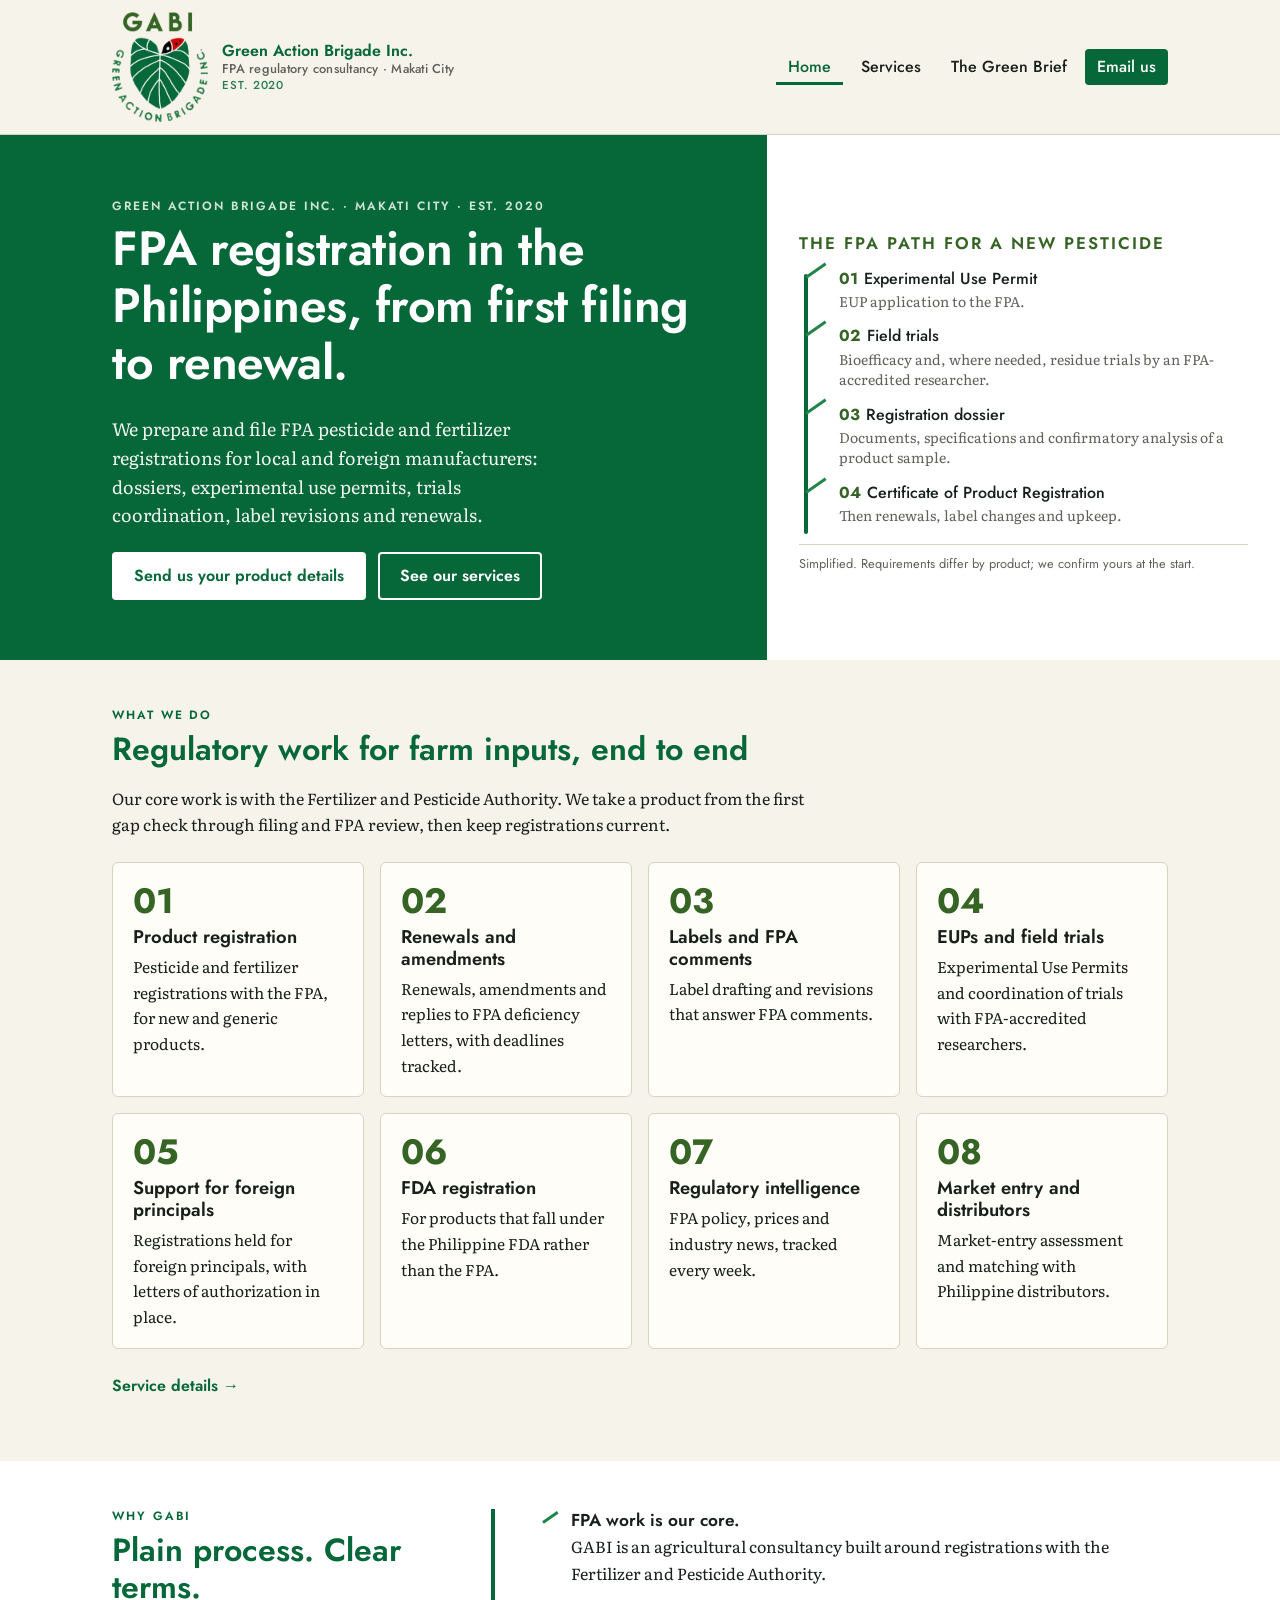
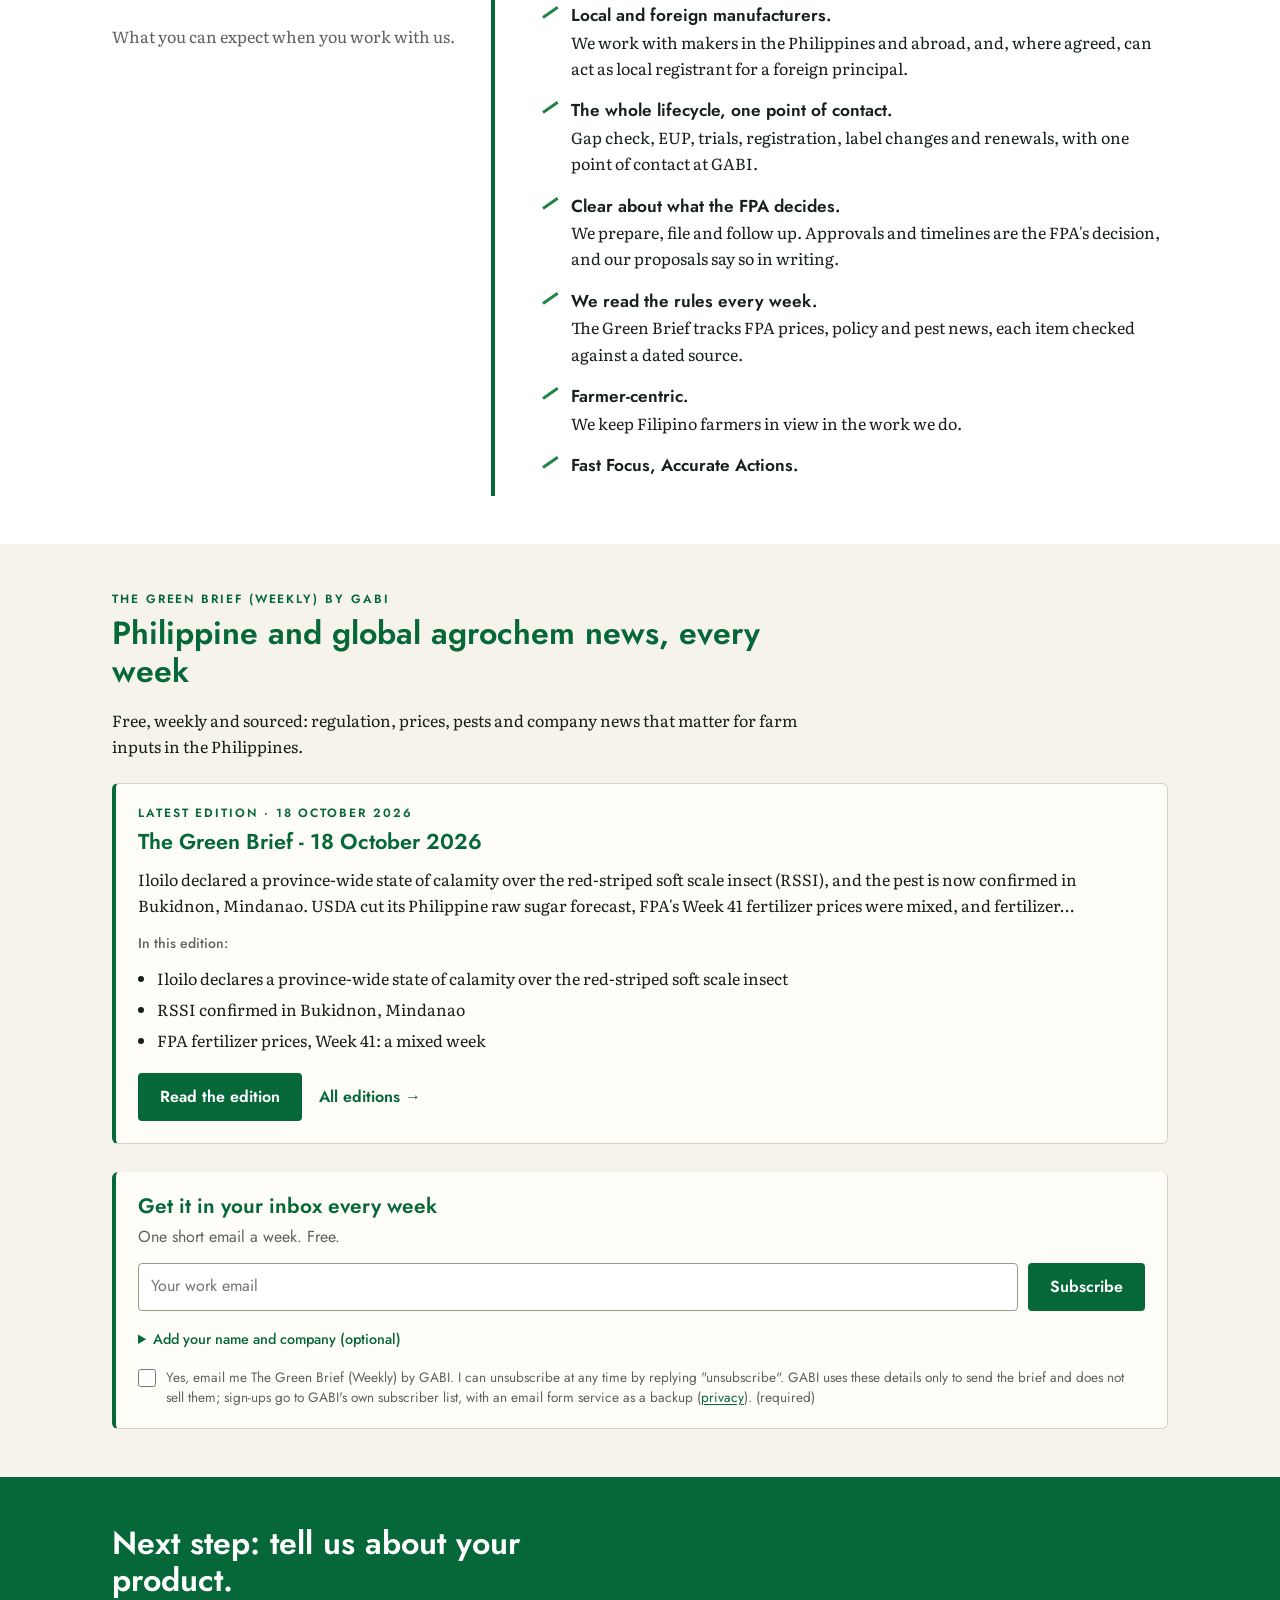
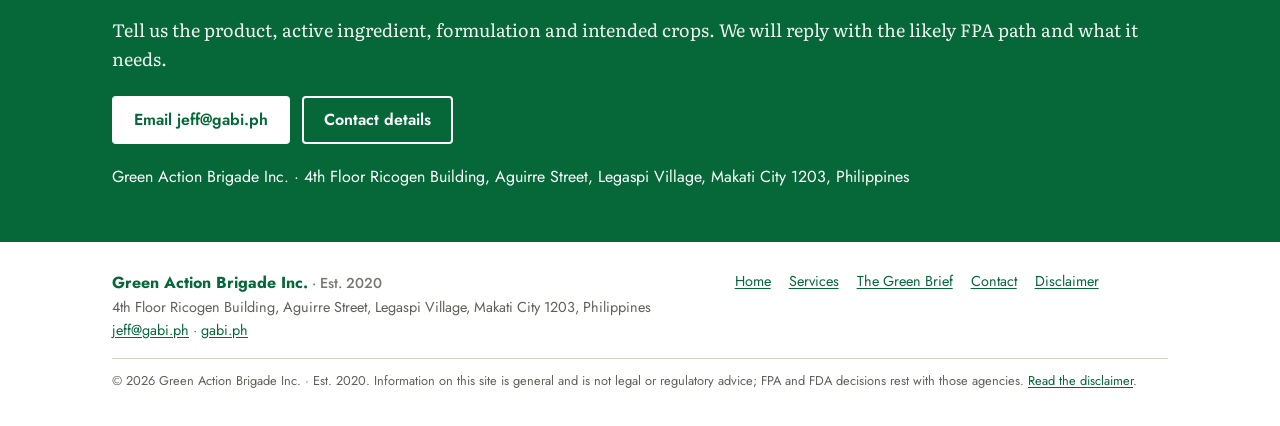
==== index.html @ 7adc3b6e "Enquiry form, Email us menu, sign-up automation" ====
<!DOCTYPE html>
<html lang="en-PH">
<head>
<meta charset="utf-8">
<meta name="viewport" content="width=device-width,initial-scale=1">
<title>GABI | FPA pesticide and fertilizer registration in the Philippines</title>
<meta name="description" content="Green Action Brigade Inc. (GABI) prepares and files FPA pesticide and fertilizer registrations in the Philippines: dossiers, EUPs, trials coordination, label revisions and renewals. Makati City.">
<link rel="canonical" href="https://gabi.ph/">
<meta name="theme-color" content="#066839">
<meta property="og:site_name" content="Green Action Brigade Inc. (GABI)">
<meta property="og:locale" content="en_PH">
<meta property="og:type" content="website">
<meta property="og:title" content="GABI | FPA pesticide and fertilizer registration in the Philippines">
<meta property="og:description" content="Green Action Brigade Inc. (GABI) prepares and files FPA pesticide and fertilizer registrations in the Philippines: dossiers, EUPs, trials coordination, label revisions and renewals. Makati City.">
<meta property="og:url" content="https://gabi.ph/">
<meta property="og:image" content="https://gabi.ph/assets/img/og-default.png">
<meta property="og:image:width" content="1200">
<meta property="og:image:height" content="630">
<meta property="og:image:alt" content="GABI logo with the words Green Action Brigade Inc. and a short description">
<meta name="twitter:card" content="summary_large_image">
<meta name="twitter:title" content="GABI | FPA pesticide and fertilizer registration in the Philippines">
<meta name="twitter:description" content="Green Action Brigade Inc. (GABI) prepares and files FPA pesticide and fertilizer registrations in the Philippines: dossiers, EUPs, trials coordination, label revisions and renewals. Makati City.">
<meta name="twitter:image" content="https://gabi.ph/assets/img/og-default.png">
<link rel="icon" href="favicon.ico" sizes="any">
<link rel="icon" type="image/png" sizes="32x32" href="assets/img/favicon-32.png">
<link rel="apple-touch-icon" href="apple-touch-icon.png">
<link rel="manifest" href="site.webmanifest">
<link rel="preload" href="assets/fonts/jost-normal-latin.woff2" as="font" type="font/woff2" crossorigin>
<link rel="preload" href="assets/fonts/literata-normal-latin.woff2" as="font" type="font/woff2" crossorigin>
<link rel="stylesheet" href="assets/css/fonts.css?v=5">
<link rel="stylesheet" href="assets/css/site.css?v=5">
<script type="application/ld+json">{"@context": "https://schema.org", "@type": "ProfessionalService", "name": "Green Action Brigade Inc.", "alternateName": "GABI", "url": "https://gabi.ph/", "email": "jeff@gabi.ph", "logo": "https://gabi.ph/assets/img/gabi-logo-480.png", "image": "https://gabi.ph/assets/img/og-default.png", "address": {"@type": "PostalAddress", "streetAddress": "4th Floor Ricogen Building, Aguirre Street, Legaspi Village", "addressLocality": "Makati City", "postalCode": "1203", "addressCountry": "PH"}, "areaServed": "PH", "description": "Philippine agrochemical regulatory consultancy: FPA pesticide and fertilizer registration, renewals, labels, EUPs and trials coordination."}</script>
</head>
<body>
<a class="skip" href="#main">Skip to content</a>
<header class="site-header">
 <div class="wrap">
  <a class="brand" href="./" aria-label="GABI home">
   <picture><source type="image/webp" srcset="assets/img/gabi-logo-240.webp"><img src="assets/img/gabi-logo-240.png" width="96" height="110" alt="GABI, Green Action Brigade Inc."></picture>
   <span class="brand-name">Green Action Brigade Inc.<small>FPA regulatory consultancy · Makati City</small><small class="est">Est. 2020</small></span>
  </a>
  <nav class="nav" aria-label="Main"><ul><li><a href="./" aria-current="page">Home</a></li><li><a href="services.html">Services</a></li><li><a href="weekly/"><span class="hide-sm">The </span>Green Brief</a></li><li><a class="btn-nav" href="contact.html">Email us</a></li></ul></nav>
 </div>
</header>
<main id="main">
<section class="hero" aria-labelledby="hero-title">
 <div class="wrap hero-grid">
  <div class="hero-copy">
   <span class="kicker">Green Action Brigade Inc. · Makati City <span style="white-space:nowrap">· Est. 2020</span></span>
   <h1 id="hero-title">FPA registration in the Philippines, from first filing to renewal.</h1>
   <p class="lede">We prepare and file FPA pesticide and fertilizer registrations for local and foreign manufacturers: dossiers, experimental use permits, trials coordination, label revisions and renewals.</p>
   <div class="actions">
    <a class="btn btn-primary" href="contact.html">Send us your product details</a>
    <a class="btn btn-ghost" href="services.html">See our services</a>
   </div>
  </div>
  <aside class="hero-panel" aria-labelledby="path-title">
   <h2 id="path-title">The FPA path for a new pesticide</h2>
   <ol class="veins">
    <li><b>01</b>Experimental Use Permit<span>EUP application to the FPA.</span></li>
    <li><b>02</b>Field trials<span>Bioefficacy and, where needed, residue trials by an FPA-accredited researcher.</span></li>
    <li><b>03</b>Registration dossier<span>Documents, specifications and confirmatory analysis of a product sample.</span></li>
    <li><b>04</b>Certificate of Product Registration<span>Then renewals, label changes and upkeep.</span></li>
   </ol>
   <p class="panel-note">Simplified. Requirements differ by product; we confirm yours at the start.</p>
  </aside>
 </div>
</section>

<section class="section" aria-labelledby="svc-title">
 <div class="wrap">
  <div class="section-head">
   <span class="kicker">What we do</span>
   <h2 id="svc-title">Regulatory work for farm inputs, end to end</h2>
   <p>Our core work is with the Fertilizer and Pesticide Authority. We take a product from the first gap check through filing and FPA review, then keep registrations current.</p>
  </div>
  <div class="grid four"><article class="card"><span class="num" aria-hidden="true">01</span><h3><a class="stretch" href="services.html#registration" style="color:inherit;text-decoration:none">Product registration</a></h3><p>Pesticide and fertilizer registrations with the FPA, for new and generic products.</p></article><article class="card"><span class="num" aria-hidden="true">02</span><h3><a class="stretch" href="services.html#renewals" style="color:inherit;text-decoration:none">Renewals and amendments</a></h3><p>Renewals, amendments and replies to FPA deficiency letters, with deadlines tracked.</p></article><article class="card"><span class="num" aria-hidden="true">03</span><h3><a class="stretch" href="services.html#labels" style="color:inherit;text-decoration:none">Labels and FPA comments</a></h3><p>Label drafting and revisions that answer FPA comments.</p></article><article class="card"><span class="num" aria-hidden="true">04</span><h3><a class="stretch" href="services.html#eup-trials" style="color:inherit;text-decoration:none">EUPs and field trials</a></h3><p>Experimental Use Permits and coordination of trials with FPA-accredited researchers.</p></article><article class="card"><span class="num" aria-hidden="true">05</span><h3><a class="stretch" href="services.html#local-registrant" style="color:inherit;text-decoration:none">Support for foreign principals</a></h3><p>Registrations held for foreign principals, with letters of authorization in place.</p></article><article class="card"><span class="num" aria-hidden="true">06</span><h3><a class="stretch" href="services.html#fda" style="color:inherit;text-decoration:none">FDA registration</a></h3><p>For products that fall under the Philippine FDA rather than the FPA.</p></article><article class="card"><span class="num" aria-hidden="true">07</span><h3><a class="stretch" href="services.html#intelligence" style="color:inherit;text-decoration:none">Regulatory intelligence</a></h3><p>FPA policy, prices and industry news, tracked every week.</p></article><article class="card"><span class="num" aria-hidden="true">08</span><h3><a class="stretch" href="services.html#market-entry" style="color:inherit;text-decoration:none">Market entry and distributors</a></h3><p>Market-entry assessment and matching with Philippine distributors.</p></article></div>
  <p style="margin-top:22px"><a class="more" href="services.html">Service details</a></p>
 </div>
</section>

<section class="section alt" aria-labelledby="why-title">
 <div class="wrap midrib-layout">
  <div class="side">
   <span class="kicker">Why GABI</span>
   <h2 id="why-title">Plain process. Clear terms.</h2>
   <p class="muted">What you can expect when you work with us.</p>
  </div>
  <ul class="ticks">
   <li><strong>FPA work is our core.</strong><p>GABI is an agricultural consultancy built around registrations with the Fertilizer and Pesticide Authority.</p></li>
   <li><strong>Local and foreign manufacturers.</strong><p>We work with makers in the Philippines and abroad, and, where agreed, can act as local registrant for a foreign principal.</p></li>
   <li><strong>The whole lifecycle, one point of contact.</strong><p>Gap check, EUP, trials, registration, label changes and renewals, with one point of contact at GABI.</p></li>
   <li><strong>Clear about what the FPA decides.</strong><p>We prepare, file and follow up. Approvals and timelines are the FPA's decision, and our proposals say so in writing.</p></li>
   <li><strong>We read the rules every week.</strong><p>The Green Brief tracks FPA prices, policy and pest news, each item checked against a dated source.</p></li>
   <li><strong>Farmer-centric.</strong><p>We keep Filipino farmers in view in the work we do.</p></li>
   <li><strong>Fast Focus, Accurate Actions.</strong></li>
  </ul>
 </div>
</section>

<section class="section" aria-labelledby="weekly-title">
 <div class="wrap">
  <div class="section-head">
   <span class="kicker">The Green Brief (Weekly) by GABI</span>
   <h2 id="weekly-title">Philippine and global agrochem news, every week</h2>
   <p>Free, weekly and sourced: regulation, prices, pests and company news that matter for farm inputs in the Philippines.</p>
  </div>
  <!-- WEEKLY-TEASER:START (generated by tools/build_site.py from content/editions.json) -->
  <div class="teaser">
 <span class="kicker">Latest edition · 18 October 2026</span>
 <h3>The Green Brief - 18 October 2026</h3>
 <p>Iloilo declared a province-wide state of calamity over the red-striped soft scale insect (RSSI), and the pest is now confirmed in Bukidnon, Mindanao. USDA cut its Philippine raw sugar forecast, FPA&#x27;s Week 41 fertilizer prices were mixed, and fertilizer…</p>
 <p class="meta">In this edition:</p>
 <ul><li>Iloilo declares a province-wide state of calamity over the red-striped soft scale insect</li><li>RSSI confirmed in Bukidnon, Mindanao</li><li>FPA fertilizer prices, Week 41: a mixed week</li></ul>
 <a class="btn btn-green" href="weekly/2026-10-18/">Read the edition</a>
 <a class="more" style="margin-left:14px" href="weekly/">All editions</a>
</div>
  <!-- WEEKLY-TEASER:END -->
  <section class="subscribe compact" aria-labelledby="sub-home-h">
 <h2 id="sub-home-h">Get it in your inbox every week</h2>
 <p>One short email a week. Free.</p>
 <form action="https://formsubmit.co/b0a8efc74737ae92e1e23c22b9d89d96" method="POST" accept-charset="UTF-8" data-gb-signup>
  <input type="hidden" name="_subject" value="New Green Brief subscriber"><input type="hidden" name="_template" value="table"><input type="hidden" name="_captcha" value="true"><input type="hidden" name="signup_page" value="home"><input type="hidden" name="_next" value="https://gabi.ph/weekly/subscribe/thanks/" data-next="weekly/subscribe/thanks/"><div class="hp" aria-hidden="true"><label>Leave this empty<input type="text" name="_honey" tabindex="-1" autocomplete="off"></label></div><div class="sub-row"><label class="sr" for="sub-home-email">Email address</label><input id="sub-home-email" type="email" name="email" required autocomplete="email" placeholder="Your work email"><button class="btn btn-green" type="submit">Subscribe</button></div><details class="sub-more"><summary>Add your name and company (optional)</summary><div class="sub-grid"><label for="sub-home-name"><span class="lt">Name <em>(optional)</em></span><input id="sub-home-name" type="text" name="name" autocomplete="name"></label><label for="sub-home-company"><span class="lt">Company <em>(optional)</em></span><input id="sub-home-company" type="text" name="company" autocomplete="organization"></label><label for="sub-home-role"><span class="lt">Role <em>(optional)</em></span><input id="sub-home-role" type="text" name="role" autocomplete="organization-title"></label></div></details>
  <label class="consent"><input type="checkbox" name="consent" value="yes" required> <span>Yes, email me The Green Brief (Weekly) by GABI. I can unsubscribe at any time by replying "unsubscribe". GABI uses these details only to send the brief and does not sell them; sign-ups go to GABI's own subscriber list, with an email form service as a backup (<a href="disclaimer.html#privacy">privacy</a>). <em>(required)</em></span></label>
  
 </form>
</section>
 </div>
</section>

<section class="close" aria-labelledby="close-title">
 <div class="wrap">
  <h2 id="close-title">Next step: tell us about your product.</h2>
  <p class="lede">Tell us the product, active ingredient, formulation and intended crops. We will reply with the likely FPA path and what it needs.</p>
  <div class="actions"><a class="btn btn-primary" href="contact.html">Email jeff@gabi.ph</a><a class="btn btn-ghost" href="contact.html">Contact details</a></div>
  <address style="margin-top:20px">Green Action Brigade Inc. · 4th Floor Ricogen Building, Aguirre Street, Legaspi Village, Makati City 1203, Philippines</address>
 </div>
</section>
<script>/* point the post-submit redirect at the host the page is served from */
document.querySelectorAll('input[data-next]').forEach(function(i){if(location.protocol.indexOf('http')===0){i.value=new URL(i.getAttribute('data-next'),location.href).href;}});</script>
<script src="assets/js/signup.js" defer></script>
</main>
<footer class="site-footer">
 <div class="wrap">
  <div>
   <strong>Green Action Brigade Inc.</strong> <span class="est">· Est. 2020</span>
   <address>4th Floor Ricogen Building, Aguirre Street, Legaspi Village, Makati City 1203, Philippines<br><a href="contact.html">jeff@gabi.ph</a> · <a href="https://gabi.ph/">gabi.ph</a>
   <!-- Phone: add when ready, e.g. <br><a href="tel:+63XXXXXXXXXX">+63 X XXXX XXXX</a> --></address>
  </div>
  <nav aria-label="Footer"><ul>
   <li><a href="./">Home</a></li><li><a href="services.html">Services</a></li>
   <li><a href="weekly/">The Green Brief</a></li><li><a href="contact.html">Contact</a></li>
   <li><a href="disclaimer.html">Disclaimer</a></li>
  </ul></nav>
  <p class="legal">© 2026 Green Action Brigade Inc. · Est. 2020. Information on this site is general and is not legal or regulatory advice; FPA and FDA decisions rest with those agencies. <a href="disclaimer.html">Read the disclaimer</a>.</p>
 </div>
</footer>
</body>
</html>
---- assets/css/fonts.css ----
@font-face{font-family:'Jost';font-style:normal;font-weight:400 700;font-display:swap;src:url(../fonts/jost-normal-latin-ext.woff2) format('woff2');unicode-range:U+0100-02BA, U+02BD-02C5, U+02C7-02CC, U+02CE-02D7, U+02DD-02FF, U+0304, U+0308, U+0329, U+1D00-1DBF, U+1E00-1E9F, U+1EF2-1EFF, U+2020, U+20A0-20AB, U+20AD-20C4, U+2113, U+2C60-2C7F, U+A720-A7FF}
@font-face{font-family:'Jost';font-style:normal;font-weight:400 700;font-display:swap;src:url(../fonts/jost-normal-latin.woff2) format('woff2');unicode-range:U+0000-00FF, U+0131, U+0152-0153, U+02BB-02BC, U+02C6, U+02DA, U+02DC, U+0304, U+0308, U+0329, U+2000-206F, U+20AC, U+2122, U+2191, U+2193, U+2212, U+2215, U+FEFF, U+FFFD}
@font-face{font-family:'Literata';font-style:italic;font-weight:400 600;font-display:swap;src:url(../fonts/literata-italic-latin-ext.woff2) format('woff2');unicode-range:U+0100-02BA, U+02BD-02C5, U+02C7-02CC, U+02CE-02D7, U+02DD-02FF, U+0304, U+0308, U+0329, U+1D00-1DBF, U+1E00-1E9F, U+1EF2-1EFF, U+2020, U+20A0-20AB, U+20AD-20C4, U+2113, U+2C60-2C7F, U+A720-A7FF}
@font-face{font-family:'Literata';font-style:italic;font-weight:400 600;font-display:swap;src:url(../fonts/literata-italic-latin.woff2) format('woff2');unicode-range:U+0000-00FF, U+0131, U+0152-0153, U+02BB-02BC, U+02C6, U+02DA, U+02DC, U+0304, U+0308, U+0329, U+2000-206F, U+20AC, U+2122, U+2191, U+2193, U+2212, U+2215, U+FEFF, U+FFFD}
@font-face{font-family:'Literata';font-style:normal;font-weight:400 600;font-display:swap;src:url(../fonts/literata-normal-latin-ext.woff2) format('woff2');unicode-range:U+0100-02BA, U+02BD-02C5, U+02C7-02CC, U+02CE-02D7, U+02DD-02FF, U+0304, U+0308, U+0329, U+1D00-1DBF, U+1E00-1E9F, U+1EF2-1EFF, U+2020, U+20A0-20AB, U+20AD-20C4, U+2113, U+2C60-2C7F, U+A720-A7FF}
@font-face{font-family:'Literata';font-style:normal;font-weight:400 600;font-display:swap;src:url(../fonts/literata-normal-latin.woff2) format('woff2');unicode-range:U+0000-00FF, U+0131, U+0152-0153, U+02BB-02BC, U+02C6, U+02DA, U+02DC, U+0304, U+0308, U+0329, U+2000-206F, U+20AC, U+2122, U+2191, U+2193, U+2212, U+2215, U+FEFF, U+FFFD}
---- assets/css/site.css ----
/* GABI site styles. Brand kit v1.0 (16 Oct 2026): Taro Leaf greens, Paper ground,
   Jost headings, Literata body, midrib rule, one Ladybug Red dot per page, no gold. */
:root{
  --taro:#066839;--ring:#228448;--olive:#366425;--paper:#F6F3EA;--white:#fff;
  --wash:#E2ECE4;--stone:#D8D2C2;--soil:#5E625A;--ink:#17201A;--red:#D40000;
  --card:#FFFDF8;--max:1120px;
  --sans:Jost,"Century Gothic",Arial,sans-serif;--serif:Literata,Georgia,serif;
}
*,*::before,*::after{box-sizing:border-box}
html{-webkit-text-size-adjust:100%;scroll-padding-top:16px}
body{margin:0;background:var(--paper);color:var(--ink);font:16px/1.65 var(--serif);min-height:100vh;display:flex;flex-direction:column}
main{flex:1 0 auto}
img{max-width:100%;height:auto;display:block}
a{color:var(--taro);text-underline-offset:2px}
a:hover{color:var(--olive)}
:focus-visible{outline:3px solid var(--ring);outline-offset:2px;border-radius:2px}
.hero :focus-visible,.close :focus-visible,.edition-cta :focus-visible{outline-color:#fff}
h1,h2,h3,h4{font-family:var(--sans);line-height:1.18;margin:0 0 .5em;color:var(--taro);font-weight:600}
h1{font-size:clamp(1.85rem,1.2rem + 2.6vw,3rem);letter-spacing:-.01em}
h2{font-size:clamp(1.45rem,1.1rem + 1.3vw,2rem)}
h3{font-size:1.15rem;color:var(--ink)}
p{margin:0 0 1em}
.wrap{max-width:var(--max);margin:0 auto;padding:0 20px}
.skip{position:absolute;left:-999px;top:8px;background:var(--white);padding:8px 12px;z-index:10;font-family:var(--sans)}
.skip:focus{left:8px}
.kicker{font:600 .75rem/1.3 var(--sans);letter-spacing:.16em;text-transform:uppercase;color:var(--taro);margin:0 0 .6em;display:block}
.lede{font-size:1.12rem;line-height:1.6}
.muted{color:var(--soil)}
.small{font-size:.875rem}

/* Header */
.site-header{background:var(--paper);border-bottom:1px solid var(--stone)}
.site-header .wrap{display:flex;align-items:center;justify-content:space-between;gap:16px;padding-top:12px;padding-bottom:12px}
.brand{display:flex;align-items:center;gap:14px;text-decoration:none;color:var(--ink)}
.brand img{width:96px;height:auto;flex:none}   /* brand kit: never below 96 px on screen */
.brand-name{font:600 1rem/1.25 var(--sans);color:var(--taro)}
.brand-name small{display:block;font-weight:500;font-size:.8rem;color:var(--soil);letter-spacing:.02em}
.nav ul{list-style:none;margin:0;padding:0;display:flex;flex-wrap:wrap;gap:4px 6px;align-items:center}
.nav a{display:inline-block;font:500 1rem/1 var(--sans);color:var(--ink);text-decoration:none;padding:10px 12px;border-radius:4px}
.nav a:hover{background:var(--wash);color:var(--taro)}
.nav a[aria-current="page"]{color:var(--taro);box-shadow:inset 0 -3px 0 var(--taro);border-radius:0}
.nav a.btn-nav{background:var(--taro);color:var(--white);border-radius:4px;box-shadow:none}
.nav a.btn-nav:hover{background:var(--olive);color:var(--white)}

/* Buttons */
.btn{display:inline-block;font:600 1rem/1 var(--sans);text-decoration:none;padding:14px 20px;border-radius:4px;border:2px solid transparent}
.btn-primary{background:var(--white);color:var(--taro)}
.btn-primary:hover{background:var(--paper);color:var(--olive)}
.btn-green{background:var(--taro);color:var(--white)}
.btn-green:hover{background:var(--olive);color:var(--white)}
.btn-ghost{border-color:currentColor;color:var(--white)}
.btn-ghost:hover{background:rgba(255,255,255,.1);color:var(--white)}
.btn-outline{border-color:var(--taro);color:var(--taro);background:transparent}
.btn-outline:hover{background:var(--wash);color:var(--taro)}
.actions{display:flex;flex-wrap:wrap;gap:12px;margin-top:1.4em}

/* Midrib rule: Taro Leaf rule to ~62 %, Stone after, one Ladybug dot at the joint */
.midrib{position:relative;height:2px;background:var(--stone);margin:18px 0}
.midrib::before{content:"";position:absolute;left:0;top:-1px;width:62%;height:4px;background:var(--taro)}
.midrib.dot::after{content:"";position:absolute;left:62%;top:-4px;width:10px;height:10px;border-radius:50%;background:var(--red)}

/* Hero: L1 cover split, 62 % Taro Leaf / 38 % White */
.hero{background:var(--taro);color:var(--white);overflow:hidden}
.hero-grid{display:grid;grid-template-columns:1fr}
.hero-copy{padding:40px 0 36px}
.hero h1{color:var(--white);max-width:20ch}
.hero .kicker{color:#CFE3D5}
.hero .lede{color:#F0F5F1;max-width:46ch}
.hero-panel{background:var(--white);color:var(--ink);padding:26px 22px 22px;margin:0 -20px}
.hero-panel h2{font-size:1.05rem;color:var(--olive);text-transform:uppercase;letter-spacing:.12em;margin-bottom:14px}
.veins{list-style:none;margin:0;padding:0 0 0 22px;position:relative}
.veins::before{content:"";position:absolute;left:5px;top:6px;bottom:6px;width:4px;background:var(--taro);border-radius:2px}
.veins li{position:relative;padding:0 0 14px 18px;font:500 1rem/1.35 var(--sans)}
.veins li::before{content:"";position:absolute;left:-15px;top:.55em;width:24px;height:3px;background:var(--ring);transform:rotate(-35deg);transform-origin:left center}
.veins li span{display:block;font:400 .875rem/1.45 var(--serif);color:var(--soil);margin-top:2px}
.veins li b{font-weight:700;color:var(--olive);margin-right:6px}
.panel-note{font:.8rem/1.45 var(--sans);color:var(--soil);margin:4px 0 0;border-top:1px solid var(--stone);padding-top:10px}

/* Sections */
.section{padding:48px 0}
.section.alt{background:var(--white)}
.section.wash{background:var(--wash)}
.section-head{max-width:720px;margin-bottom:24px}
.grid{display:grid;gap:16px;grid-template-columns:1fr}
.card{background:var(--card);border:1px solid var(--stone);border-radius:6px;padding:20px 20px 18px;position:relative}
.card h3{margin:.1em 0 .35em}
.card p{margin:0;font-size:.97rem}
.num{font:700 2.2rem/1 var(--sans);color:var(--olive);display:block;margin-bottom:8px}
.card a.stretch::after{content:"";position:absolute;inset:0}
.more{font:600 1rem var(--sans);text-decoration:none}
.more::after{content:" \2192"}

/* Midrib layout: content hangs from an off-centre vertical rule */
.midrib-layout{display:grid;grid-template-columns:1fr;gap:20px}
.midrib-layout .side{border-left:4px solid var(--taro);padding-left:18px}
.ticks{list-style:none;margin:0;padding:0}
.ticks li{position:relative;padding:0 0 18px 28px}
.ticks li::before{content:"";position:absolute;left:0;top:.75em;width:18px;height:3px;background:var(--ring);transform:rotate(-35deg);transform-origin:left center}
.ticks li strong{display:block;font:600 1.08rem/1.3 var(--sans);color:var(--ink);margin-bottom:2px}
.ticks li p{margin:0}

/* Weekly teaser */
.teaser{background:var(--card);border:1px solid var(--stone);border-left:4px solid var(--taro);border-radius:6px;padding:22px}
.teaser h3{font-size:1.35rem;color:var(--taro)}
.teaser ul{margin:.4em 0 1.2em;padding-left:1.2em}
.teaser li{margin:.3em 0}
.meta{font:500 .875rem/1.4 var(--sans);color:var(--soil);margin:0 0 .8em}

/* Close / contact CTA (L9) */
.close{background:var(--taro);color:var(--white);padding:48px 0}
.close h2{color:var(--white);max-width:24ch}
.close p{color:#F0F5F1}
.close address{font-style:normal;font-family:var(--sans)}
.close a:not(.btn){color:var(--white)}

/* Services page */
.svc{padding:28px 0;border-top:1px solid var(--stone);display:grid;grid-template-columns:1fr;gap:8px 32px}
.svc:first-of-type{border-top:0}
.svc h2{font-size:1.45rem;margin:0}
.svc ul{margin:.3em 0 0;padding-left:1.2em}
.svc li{margin:.25em 0}
.toc{display:flex;flex-wrap:wrap;gap:8px;list-style:none;padding:0;margin:0}
.toc a{display:inline-block;font:500 .9rem/1 var(--sans);text-decoration:none;background:var(--white);border:1px solid var(--stone);padding:9px 12px;border-radius:99px;color:var(--ink)}
.toc a:hover{border-color:var(--taro);color:var(--taro)}
.steps{counter-reset:s;list-style:none;padding:0;margin:0;display:grid;gap:14px;grid-template-columns:1fr}
.steps li{counter-increment:s;background:var(--card);border:1px solid var(--stone);border-radius:6px;padding:16px 16px 14px 64px;position:relative}
.steps li::before{content:counter(s,decimal-leading-zero);position:absolute;left:16px;top:12px;font:700 1.6rem/1 var(--sans);color:var(--olive)}
.steps strong{font-family:var(--sans);display:block}
.note{background:var(--wash);border-left:4px solid var(--ring);padding:14px 18px;border-radius:0 6px 6px 0}

/* Page head (inner pages) */
.page-head{padding:36px 0 8px}
.page-head .lede{max-width:62ch}

/* Contact */
.contact-grid{display:grid;grid-template-columns:1fr;gap:20px}
.contact-card{background:var(--white);border:1px solid var(--stone);border-radius:6px;padding:22px}
.contact-card address{font-style:normal}
.contact-card dt{font:600 .75rem/1.3 var(--sans);letter-spacing:.14em;text-transform:uppercase;color:var(--ring);margin-top:14px}
.contact-card dt:first-child{margin-top:0}
.contact-card dd{margin:4px 0 0;font-size:1.05rem}
.checklist{padding-left:1.2em}.checklist li{margin:.35em 0}

/* Weekly archive */
.editions{list-style:none;margin:0;padding:0;display:grid;gap:14px}
.edition-card{background:var(--card);border:1px solid var(--stone);border-left:4px solid var(--taro);border-radius:6px;padding:18px 20px;position:relative}
.edition-card h3{font-size:1.25rem;margin:0 0 .3em;color:var(--taro)}
.edition-card h3 a{text-decoration:none}
.edition-card h3 a::after{content:"";position:absolute;inset:0}
.edition-card p{margin:0}
.follow{background:var(--white);border:1px solid var(--stone);border-radius:6px;padding:18px 20px}

/* Weekly edition content (adapted from the public edition format) */
.edition{max-width:880px;margin:0 auto;padding-bottom:48px}
.edition h1{font-size:clamp(1.6rem,1.2rem + 1.8vw,2.3rem)}
.edition .intro{background:var(--wash);border-left:3px solid var(--ring);padding:14px 18px;margin:16px 0 8px}
.edition .intro .lab{font:600 .75rem var(--sans);letter-spacing:.12em;text-transform:uppercase;color:var(--taro);display:block;margin-bottom:4px}
.edition .intro p{margin:0}
.edition h2{font-size:1.3rem;margin:36px 0 10px;display:flex;align-items:baseline;gap:12px}
.edition h2 .num{font-size:1.7rem;display:inline;margin:0}
.edition .sintro{font:.9rem/1.5 var(--sans);color:var(--soil);margin:0 0 6px}
.edition article.item{background:var(--card);border:1px solid var(--stone);border-left:3px solid var(--ring);border-radius:4px;padding:14px 18px;margin:12px 0}
.edition article.item h3{font-size:1.05rem;line-height:1.35;margin:0 0 6px}
.edition article.item p{margin:6px 0}
.edition .why{font:.92rem/1.5 var(--sans);background:#EEF4EF;padding:8px 11px;border-radius:3px}
.edition .why b{color:var(--taro);text-transform:uppercase;font-size:.72rem;letter-spacing:.08em;margin-right:8px}
.edition .src,.edition .tnote{font:.8rem/1.5 var(--sans);color:var(--soil)}
.edition .src a{word-break:break-word}
.edition ul.bl{margin:4px 0;padding-left:20px}.edition ul.bl li{margin:6px 0}.edition ul.bl .src{display:block}
.edition .tw{overflow-x:auto;-webkit-overflow-scrolling:touch}
.edition .tw:focus-visible{outline:3px solid var(--ring);outline-offset:2px}
.edition table{width:100%;border-collapse:collapse;font:.84rem/1.45 var(--sans);margin:8px 0 2px;background:var(--card)}
.edition th{text-align:left;background:var(--taro);color:var(--white);font-weight:600;padding:7px 9px;white-space:nowrap}
.edition td{border-bottom:1px solid var(--stone);padding:7px 9px;vertical-align:top}
.edition ul.watch{padding-left:20px;font:.95rem/1.6 var(--sans)}
.edition .disc{margin-top:26px;font:.82rem/1.55 var(--sans);color:var(--soil);border-top:1px solid var(--stone);padding-top:12px}
.edition-cta{margin-top:34px;background:var(--taro);color:var(--white);border-radius:6px;padding:22px 24px}
.edition-cta h2{color:var(--white);margin:0 0 8px;font-size:1.3rem;display:block}
.edition-cta p{margin:6px 0;font:1rem/1.5 var(--sans)}
.edition-cta a{color:var(--white);font-weight:600}
.edition-toc{font:.9rem/1.5 var(--sans);margin:14px 0 0;padding:12px 16px;background:var(--white);border:1px solid var(--stone);border-radius:6px}
.edition-toc ol{margin:6px 0 0;padding-left:1.3em;columns:2;column-gap:28px}
.crumbs{font:.875rem var(--sans);margin:22px 0 18px}
.crumbs a{text-decoration:none}

/* Prose (disclaimer, 404) */
.prose{max-width:70ch}
.prose h2{font-size:1.3rem;margin-top:1.6em}

/* Footer */
.site-footer{border-top:4px solid var(--taro);background:var(--white);padding:28px 0 22px;font:.9rem/1.6 var(--sans);color:var(--soil);margin-top:0}
.site-footer .wrap{display:grid;grid-template-columns:1fr;gap:16px}
.site-footer strong{color:var(--taro);font-size:1rem}
.site-footer address{font-style:normal}
.site-footer ul{list-style:none;margin:0;padding:0;display:flex;flex-wrap:wrap;gap:6px 18px}
.site-footer a{color:var(--taro)}
.site-footer .legal{border-top:1px solid var(--stone);padding-top:12px;font-size:.8rem}

/* Tablet and up */
@media (min-width:700px){
  .wrap{padding:0 32px}
  .hero-panel{margin:0 -32px}
  .grid.two{grid-template-columns:1fr 1fr}
  .grid.four{grid-template-columns:1fr 1fr}
  .steps{grid-template-columns:1fr 1fr}
  .contact-grid{grid-template-columns:1.1fr .9fr}
  .site-footer .wrap{grid-template-columns:1.4fr 1fr}
  .site-footer .legal{grid-column:1/-1}
}
@media (min-width:980px){
  .hero-grid{grid-template-columns:62fr 38fr;min-height:440px}
  .hero-copy{padding:64px 48px 60px 0}
  .hero-panel{margin-left:0;display:flex;flex-direction:column;justify-content:center;padding:40px 32px 28px;margin-right:calc(-1 * (max(0px,(100vw - var(--max))/2) + 32px))}
  .grid.four{grid-template-columns:repeat(4,1fr)}
  .midrib-layout{grid-template-columns:38fr 62fr;gap:48px}
  .midrib-layout .side{border-left:0;padding-left:0;border-right:4px solid var(--taro);padding-right:32px}
  .svc{grid-template-columns:38fr 62fr}
  .steps{grid-template-columns:repeat(5,1fr)}
  .steps li{padding:52px 16px 16px}
  .steps li::before{top:16px}
}
@media (max-width:699px){
  .hide-sm{display:none}
  .lede{font-size:1.04rem}
  .grid.four .card{display:grid;grid-template-columns:48px 1fr;column-gap:6px;padding:16px 16px 14px}
  .grid.four .card .num{grid-row:1/3;font-size:1.6rem;margin:2px 0 0}
  .grid.four .card h3{font-size:1.05rem}
  .site-header .wrap{flex-direction:column;align-items:flex-start;gap:6px}
  .nav{width:100%}
  .nav ul{gap:2px}
  .nav a{padding:10px 8px;font-size:.98rem}
  .edition-toc ol{columns:1}
  .edition{font-size:.94rem}
  .edition article.item{padding:12px 13px}
}
@media (prefers-reduced-motion:reduce){*{scroll-behavior:auto!important}}
@media print{.site-header .nav,.close,.edition-cta{display:none}body{background:#fff}}

/* Newsletter sign-up (The Green Brief) */
.narrow{max-width:760px}
.archive-side{display:grid;gap:16px;align-content:start}
@media (min-width:980px){.archive-grid{grid-template-columns:1.35fr 1fr;align-items:start}.archive-side{position:sticky;top:16px}}
.subscribe{background:var(--card);border:1px solid var(--stone);border-top:4px solid var(--taro);border-radius:6px;padding:22px 22px 20px;margin:28px 0 0}
.subscribe h2{font-size:1.3rem;margin:0 0 .3em}
.subscribe > p{font:1rem/1.5 var(--sans);color:var(--soil);margin:0 0 14px}
.subscribe form{display:grid;gap:14px}
.subscribe label{font:600 .9rem/1.35 var(--sans);color:var(--ink);display:grid;gap:6px}
.subscribe label em{font-style:normal;font-weight:400;color:var(--soil)}
.subscribe input[type=email],.subscribe input[type=text]{font:1rem/1.3 var(--sans);color:var(--ink);background:var(--white);border:1.5px solid #9C998D;border-radius:4px;padding:11px 12px;width:100%;min-height:46px}
.subscribe input:focus-visible{outline:3px solid var(--ring);outline-offset:1px;border-color:var(--taro)}
.subscribe .sub-grid{display:grid;gap:12px}
.subscribe label,.subscribe input{min-width:0}
@media (min-width:560px){.subscribe .sub-grid{grid-template-columns:minmax(0,1fr) minmax(0,1fr)}.subscribe .sub-grid .full{grid-column:1/-1}}
.subscribe .consent{display:flex;gap:10px;align-items:flex-start;font:400 .85rem/1.5 var(--sans);color:var(--soil)}
.subscribe .consent input{width:18px;height:18px;margin:2px 0 0;flex:none;accent-color:var(--taro)}
.subscribe button{cursor:pointer;justify-self:start}
.subscribe .hp{position:absolute!important;left:-9999px;width:1px;height:1px;overflow:hidden}
.subscribe .sr{position:absolute;width:1px;height:1px;overflow:hidden;clip:rect(0 0 0 0);white-space:nowrap}
.subscribe form{position:relative}
.subscribe.compact{border-top:0;border-left:4px solid var(--taro)}
.subscribe .sub-row{display:flex;gap:10px;flex-wrap:wrap}
.subscribe .sub-row input{flex:1 1 240px}
.subscribe .sub-row button{flex:none}
.subscribe .sub-more summary{font:500 .9rem var(--sans);color:var(--taro);cursor:pointer;padding:4px 0}
.subscribe .sub-more .sub-grid{margin-top:10px}
@media (min-width:560px){.subscribe .sub-more .sub-grid{grid-template-columns:repeat(3,minmax(0,1fr))}}
@media (max-width:559px){.subscribe .sub-row button{width:100%}.subscribe button{width:100%}}
.archive-side .subscribe{margin-top:0}
.ticks-sm{font:1rem/1.6 var(--sans);padding-left:1.2em;margin:0}
@media print{.subscribe{display:none}}
.brand-name small.est{font-size:.72rem;letter-spacing:.08em;text-transform:uppercase;color:var(--taro);opacity:.85;margin-top:.1rem}
.site-footer .est{font-weight:500;opacity:.85}
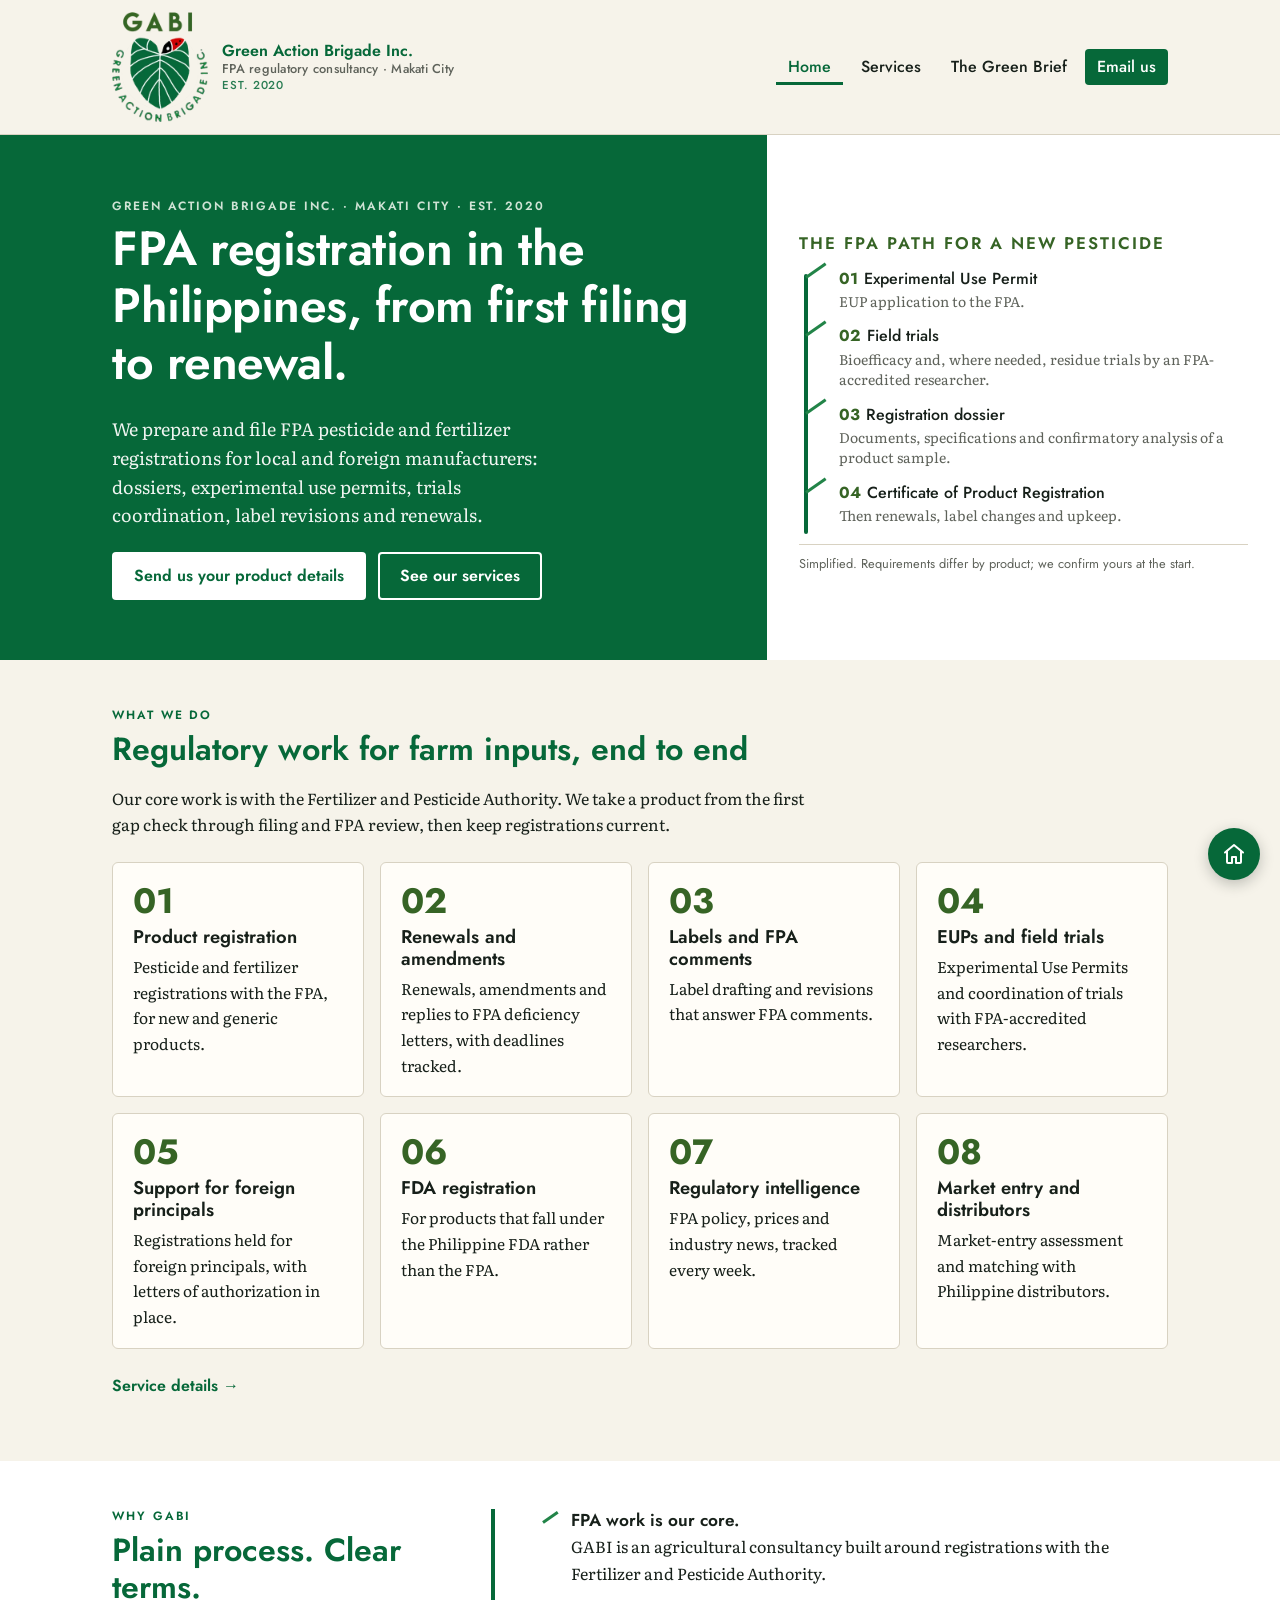
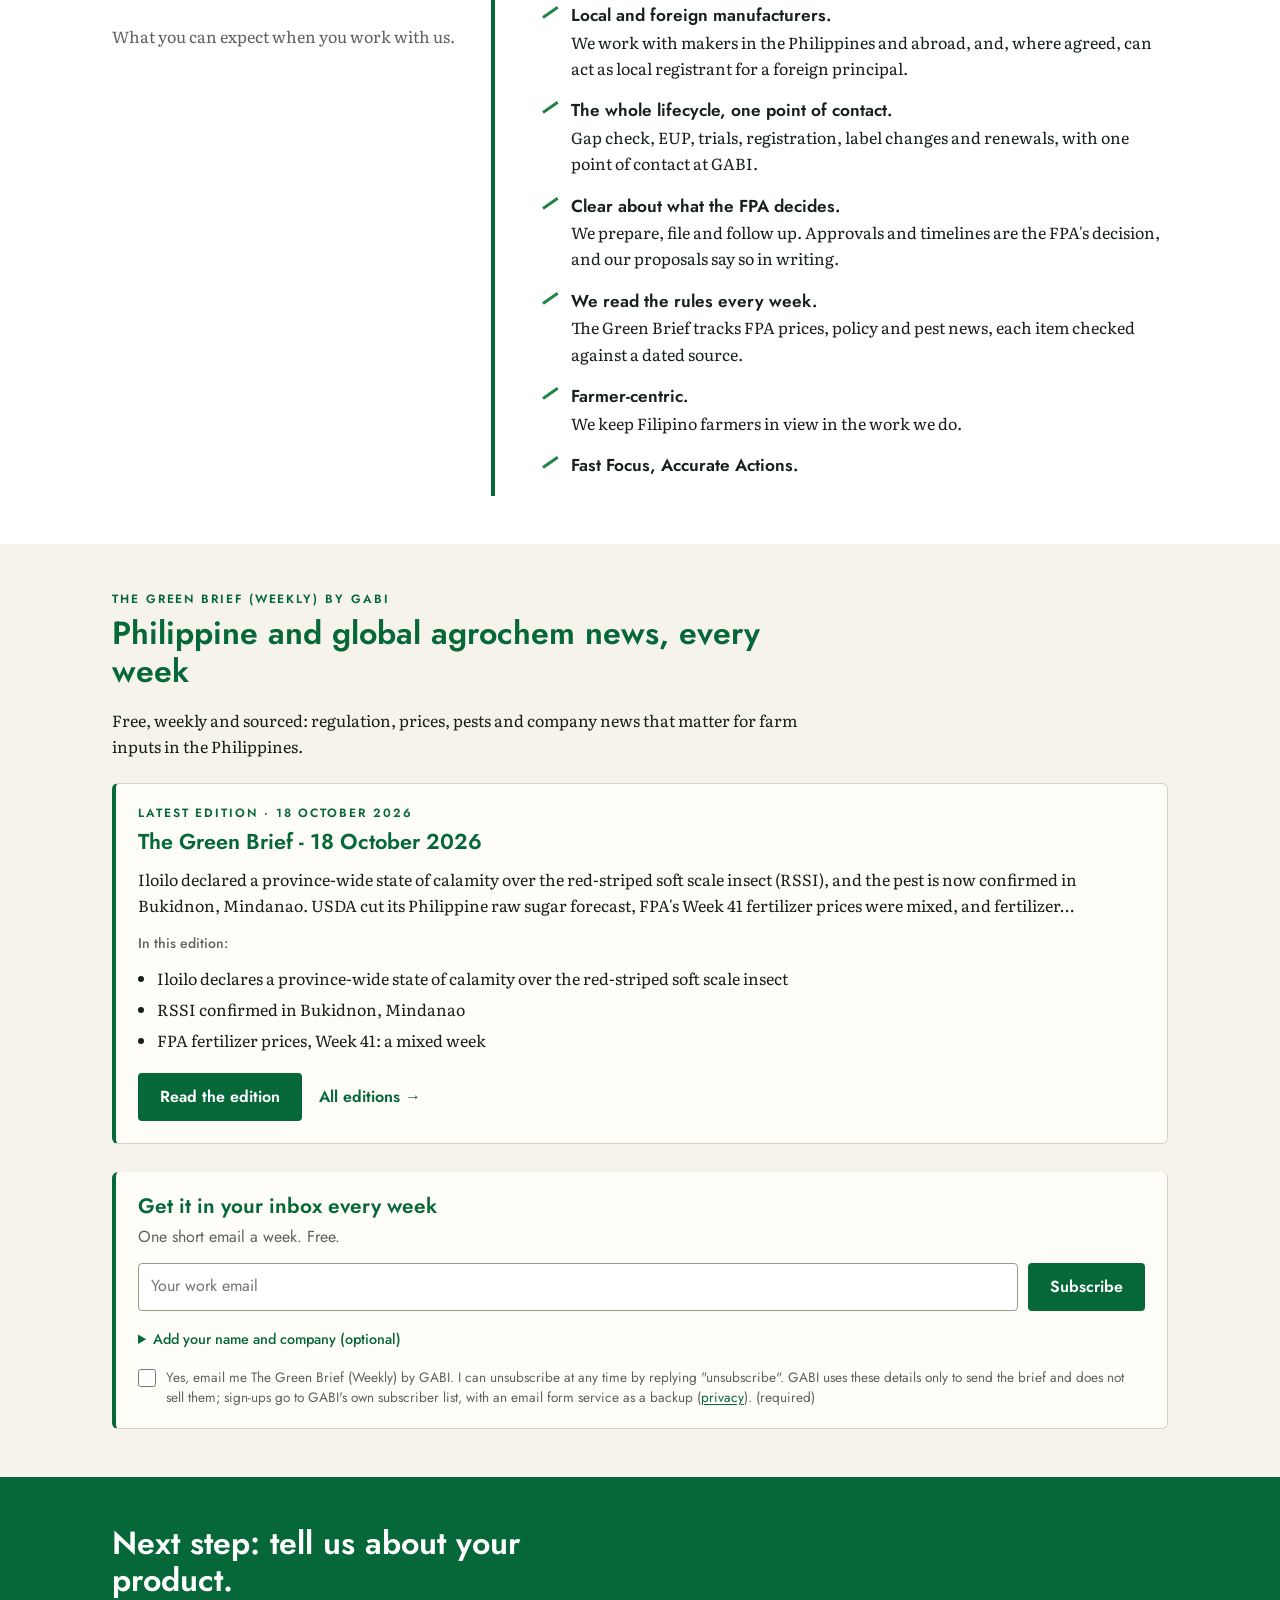
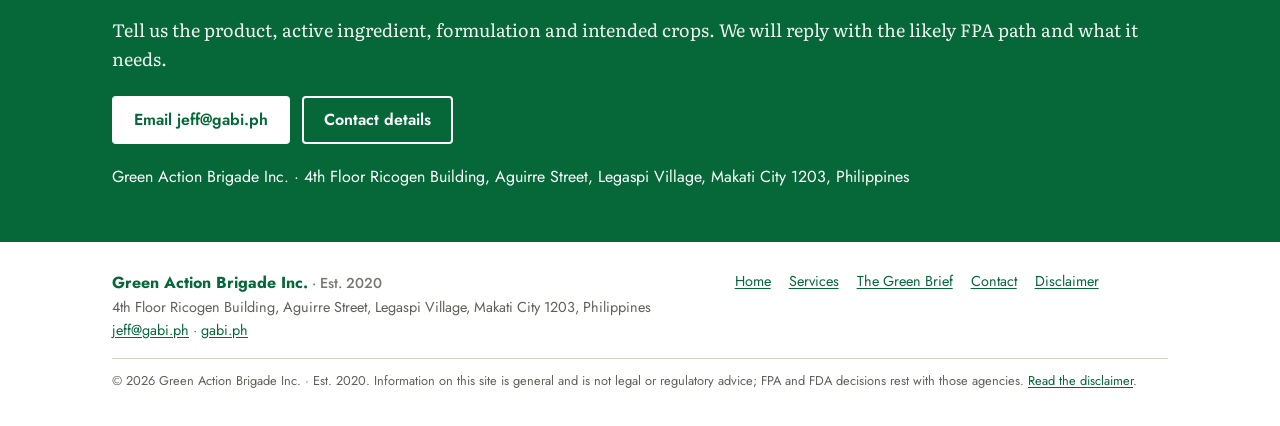
==== commit bfd6b1ca: "Home button on home page scrolls to top" ====
--- a/index.html
+++ b/index.html
@@ -28,7 +28,7 @@
 <link rel="preload" href="assets/fonts/jost-normal-latin.woff2" as="font" type="font/woff2" crossorigin>
 <link rel="preload" href="assets/fonts/literata-normal-latin.woff2" as="font" type="font/woff2" crossorigin>
 <link rel="stylesheet" href="assets/css/fonts.css?v=5">
-<link rel="stylesheet" href="assets/css/site.css?v=5">
+<link rel="stylesheet" href="assets/css/site.css?v=8">
 <script type="application/ld+json">{"@context": "https://schema.org", "@type": "ProfessionalService", "name": "Green Action Brigade Inc.", "alternateName": "GABI", "url": "https://gabi.ph/", "email": "jeff@gabi.ph", "logo": "https://gabi.ph/assets/img/gabi-logo-480.png", "image": "https://gabi.ph/assets/img/og-default.png", "address": {"@type": "PostalAddress", "streetAddress": "4th Floor Ricogen Building, Aguirre Street, Legaspi Village", "addressLocality": "Makati City", "postalCode": "1203", "addressCountry": "PH"}, "areaServed": "PH", "description": "Philippine agrochemical regulatory consultancy: FPA pesticide and fertilizer registration, renewals, labels, EUPs and trials coordination."}</script>
 </head>
 <body>
@@ -155,5 +155,6 @@
   <p class="legal">© 2026 Green Action Brigade Inc. · Est. 2020. Information on this site is general and is not legal or regulatory advice; FPA and FDA decisions rest with those agencies. <a href="disclaimer.html">Read the disclaimer</a>.</p>
  </div>
 </footer>
+<a class="home-fab" href="#" aria-label="Back to top" title="Back to top" onclick="window.scrollTo({top:0,behavior:'smooth'});return false;"><svg viewBox="0 0 24 24" fill="none" stroke="currentColor" stroke-width="2" stroke-linecap="round" stroke-linejoin="round" aria-hidden="true"><path d="M3 10.5 12 3l9 7.5"/><path d="M5 9.5V20a1 1 0 0 0 1 1h4v-6h4v6h4a1 1 0 0 0 1-1V9.5"/></svg></a>
 </body>
 </html>
--- a/assets/css/site.css
+++ b/assets/css/site.css
@@ -270,3 +270,29 @@
 @media print{.subscribe{display:none}}
 .brand-name small.est{font-size:.72rem;letter-spacing:.08em;text-transform:uppercase;color:var(--taro);opacity:.85;margin-top:.1rem}
 .site-footer .est{font-weight:500;opacity:.85}
+
+/* Contact enquiry form (contact.html) */
+.contact-grid.has-form{align-items:start}
+@media (min-width:700px) and (max-width:979px){.contact-grid.has-form{grid-template-columns:1fr}}
+@media (min-width:980px){.contact-grid.has-form{grid-template-columns:minmax(0,.78fr) minmax(0,1.22fr)}.contact-grid.has-form .contact-card{position:sticky;top:16px}}
+.enquiry{margin:0}
+.subscribe input[type=tel],.subscribe select,.subscribe textarea{font:1rem/1.4 var(--sans);color:var(--ink);background:var(--white);border:1.5px solid #9C998D;border-radius:4px;padding:11px 12px;width:100%;min-height:46px;min-width:0}
+.subscribe select{appearance:none;-webkit-appearance:none;padding-right:38px;background-image:linear-gradient(45deg,transparent 50%,var(--taro) 50%),linear-gradient(135deg,var(--taro) 50%,transparent 50%);background-position:calc(100% - 18px) 50%,calc(100% - 12px) 50%;background-size:6px 6px;background-repeat:no-repeat}
+.subscribe textarea{resize:vertical;min-height:120px}
+.subscribe select:focus-visible,.subscribe textarea:focus-visible{outline:3px solid var(--ring);outline-offset:1px;border-color:var(--taro)}
+.subscribe .req{color:var(--taro);font-style:normal;font-weight:600}
+.subscribe .form-sec{font:600 .75rem/1.3 var(--sans);letter-spacing:.14em;text-transform:uppercase;color:var(--ring);margin:6px 0 -4px;padding-top:10px;border-top:1px solid var(--stone)}
+.subscribe fieldset.needs{border:0;margin:0;padding:0;min-width:0}
+.subscribe fieldset.needs legend{font:600 .9rem/1.35 var(--sans);color:var(--ink);padding:0;margin:0 0 8px}
+.subscribe .check-grid{display:grid;gap:8px 16px;grid-template-columns:repeat(auto-fill,minmax(140px,1fr))}
+.subscribe .check-grid label{display:flex;gap:8px;align-items:center;font:400 .95rem/1.35 var(--sans);color:var(--ink);background:var(--white);border:1px solid var(--stone);border-radius:4px;padding:9px 10px;cursor:pointer}
+.subscribe .check-grid input{width:18px;height:18px;margin:0;flex:none;accent-color:var(--taro)}
+.subscribe .check-grid label:has(input:checked){border-color:var(--taro);background:var(--wash)}
+.subscribe .form-note{font:400 .85rem/1.5 var(--sans);color:var(--soil);margin:0}
+
+/* Floating home button */
+.home-fab{position:fixed;right:20px;bottom:20px;z-index:50;width:52px;height:52px;border-radius:50%;background:var(--taro);color:#fff;display:flex;align-items:center;justify-content:center;box-shadow:0 4px 14px rgba(23,32,26,.25);transition:transform .15s,background .15s}
+.home-fab:hover{background:var(--olive);color:#fff;transform:translateY(-2px)}
+.home-fab svg{width:24px;height:24px}
+@media (max-width:600px){.home-fab{right:14px;bottom:14px;width:46px;height:46px}}
+@media print{.home-fab{display:none}}
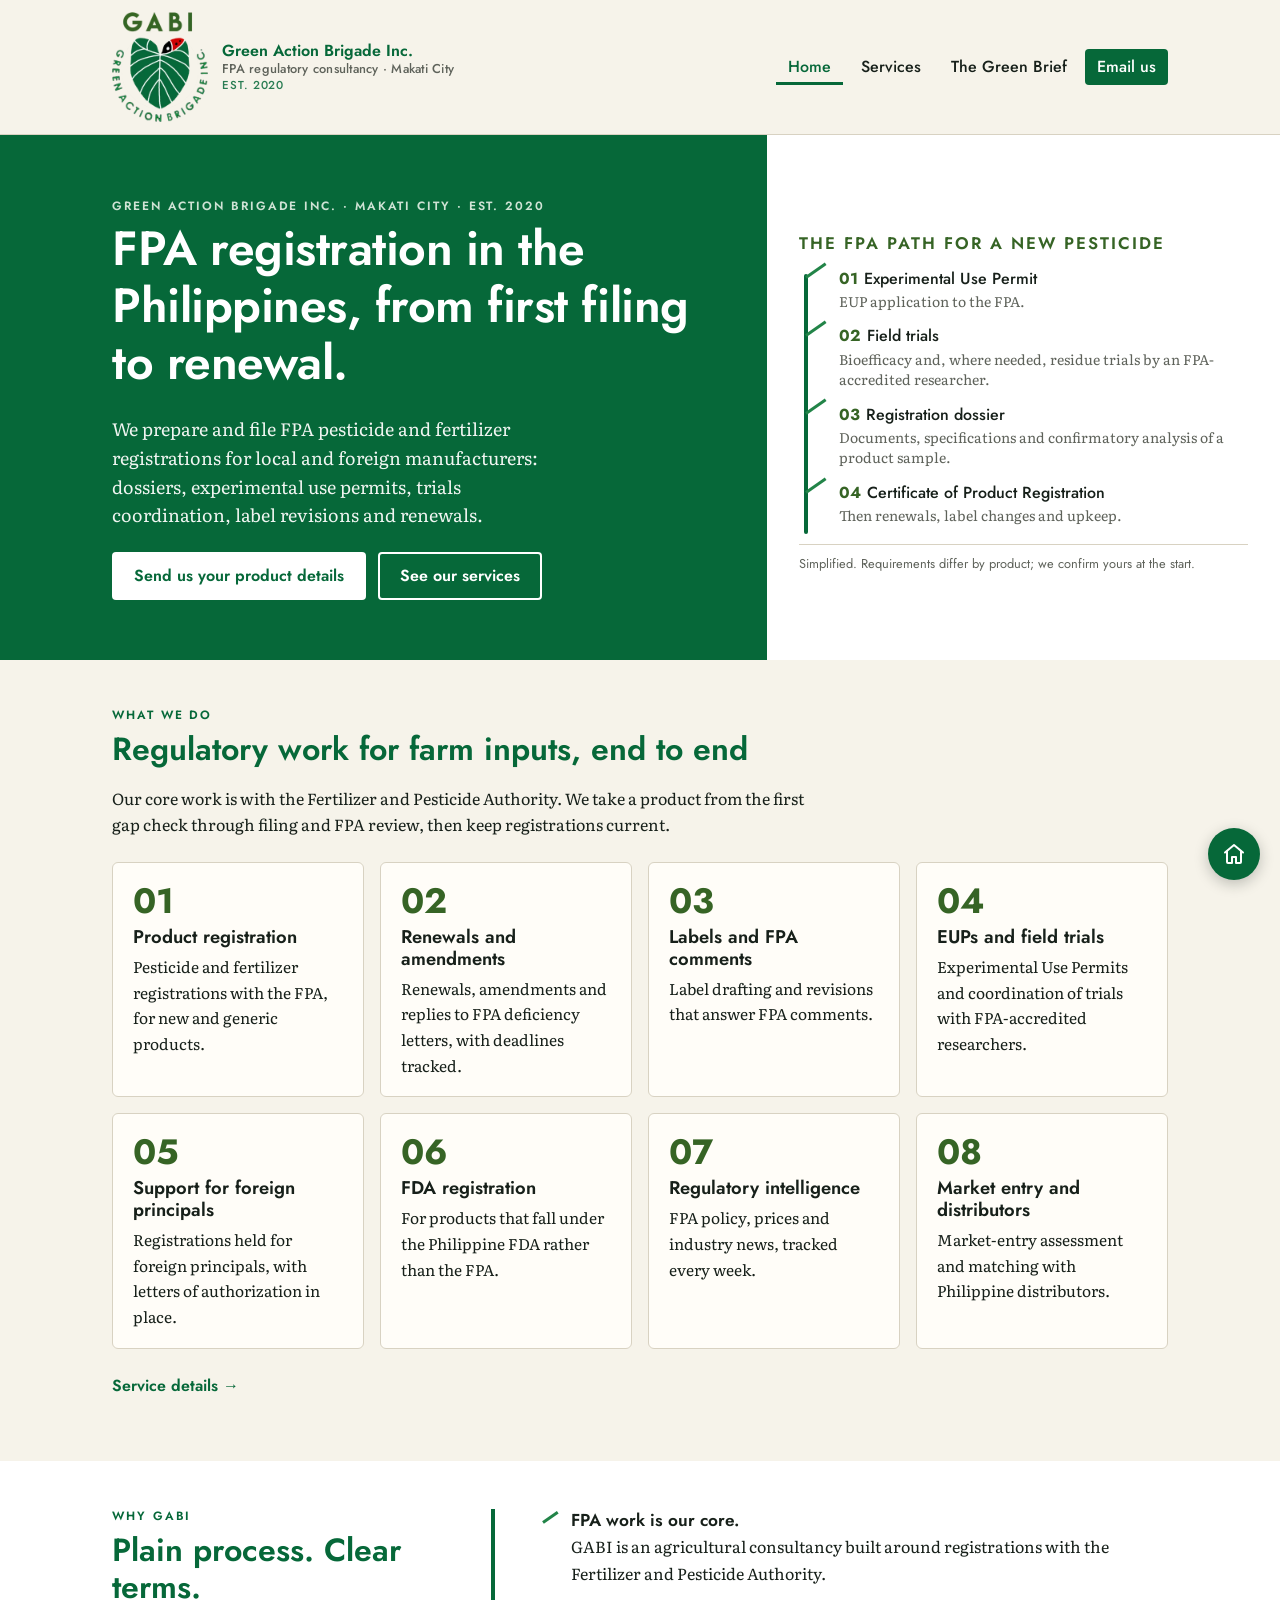
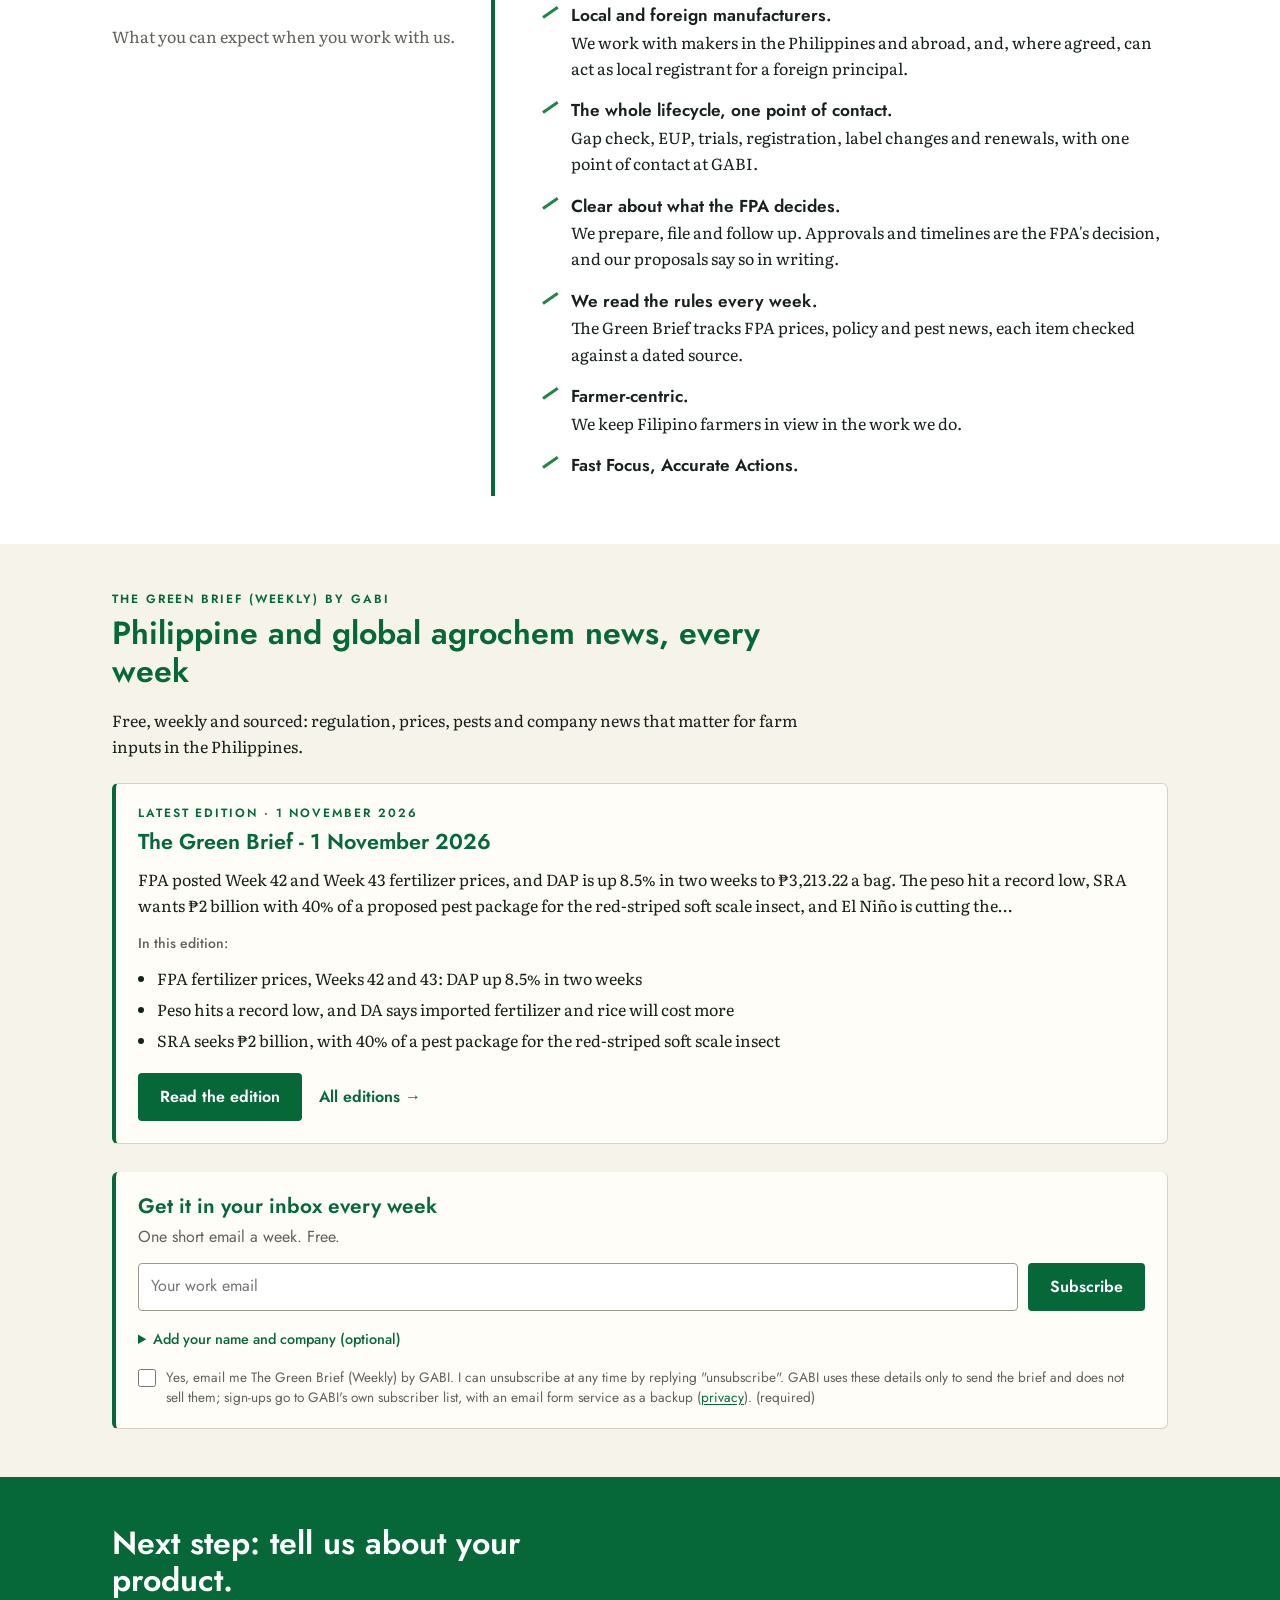
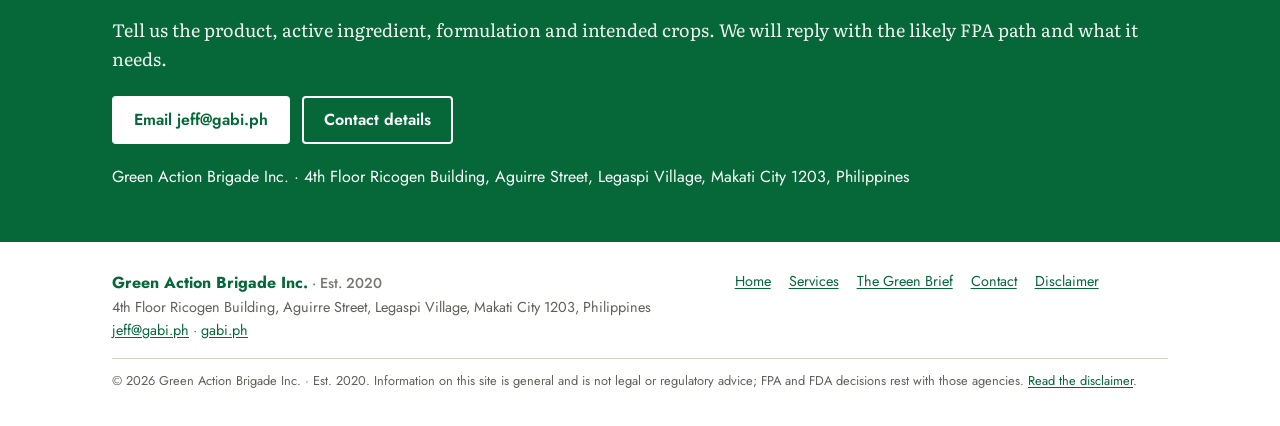
==== commit a6fdd0f6: "Green Brief 1 Nov 2026" ====
--- a/index.html
+++ b/index.html
@@ -39,7 +39,7 @@
    <picture><source type="image/webp" srcset="assets/img/gabi-logo-240.webp"><img src="assets/img/gabi-logo-240.png" width="96" height="110" alt="GABI, Green Action Brigade Inc."></picture>
    <span class="brand-name">Green Action Brigade Inc.<small>FPA regulatory consultancy · Makati City</small><small class="est">Est. 2020</small></span>
   </a>
-  <nav class="nav" aria-label="Main"><ul><li><a href="./" aria-current="page">Home</a></li><li><a href="services.html">Services</a></li><li><a href="weekly/"><span class="hide-sm">The </span>Green Brief</a></li><li><a class="btn-nav" href="contact.html">Email us</a></li></ul></nav>
+  <nav class="nav" aria-label="Main"><ul><li><a href="./" aria-current="page">Home</a></li><li><a href="services.html">Services</a></li><li><a href="weekly/">The Green Brief</a></li><li><a class="btn-nav" href="contact.html">Email us</a></li></ul></nav>
  </div>
 </header>
 <main id="main">
@@ -107,12 +107,12 @@
   </div>
   <!-- WEEKLY-TEASER:START (generated by tools/build_site.py from content/editions.json) -->
   <div class="teaser">
- <span class="kicker">Latest edition · 18 October 2026</span>
- <h3>The Green Brief - 18 October 2026</h3>
- <p>Iloilo declared a province-wide state of calamity over the red-striped soft scale insect (RSSI), and the pest is now confirmed in Bukidnon, Mindanao. USDA cut its Philippine raw sugar forecast, FPA&#x27;s Week 41 fertilizer prices were mixed, and fertilizer…</p>
+ <span class="kicker">Latest edition · 1 November 2026</span>
+ <h3>The Green Brief - 1 November 2026</h3>
+ <p>FPA posted Week 42 and Week 43 fertilizer prices, and DAP is up 8.5% in two weeks to ₱3,213.22 a bag. The peso hit a record low, SRA wants ₱2 billion with 40% of a proposed pest package for the red-striped soft scale insect, and El Niño is cutting the…</p>
  <p class="meta">In this edition:</p>
- <ul><li>Iloilo declares a province-wide state of calamity over the red-striped soft scale insect</li><li>RSSI confirmed in Bukidnon, Mindanao</li><li>FPA fertilizer prices, Week 41: a mixed week</li></ul>
- <a class="btn btn-green" href="weekly/2026-10-18/">Read the edition</a>
+ <ul><li>FPA fertilizer prices, Weeks 42 and 43: DAP up 8.5% in two weeks</li><li>Peso hits a record low, and DA says imported fertilizer and rice will cost more</li><li>SRA seeks ₱2 billion, with 40% of a pest package for the red-striped soft scale insect</li></ul>
+ <a class="btn btn-green" href="weekly/2026-11-01/">Read the edition</a>
  <a class="more" style="margin-left:14px" href="weekly/">All editions</a>
 </div>
   <!-- WEEKLY-TEASER:END -->
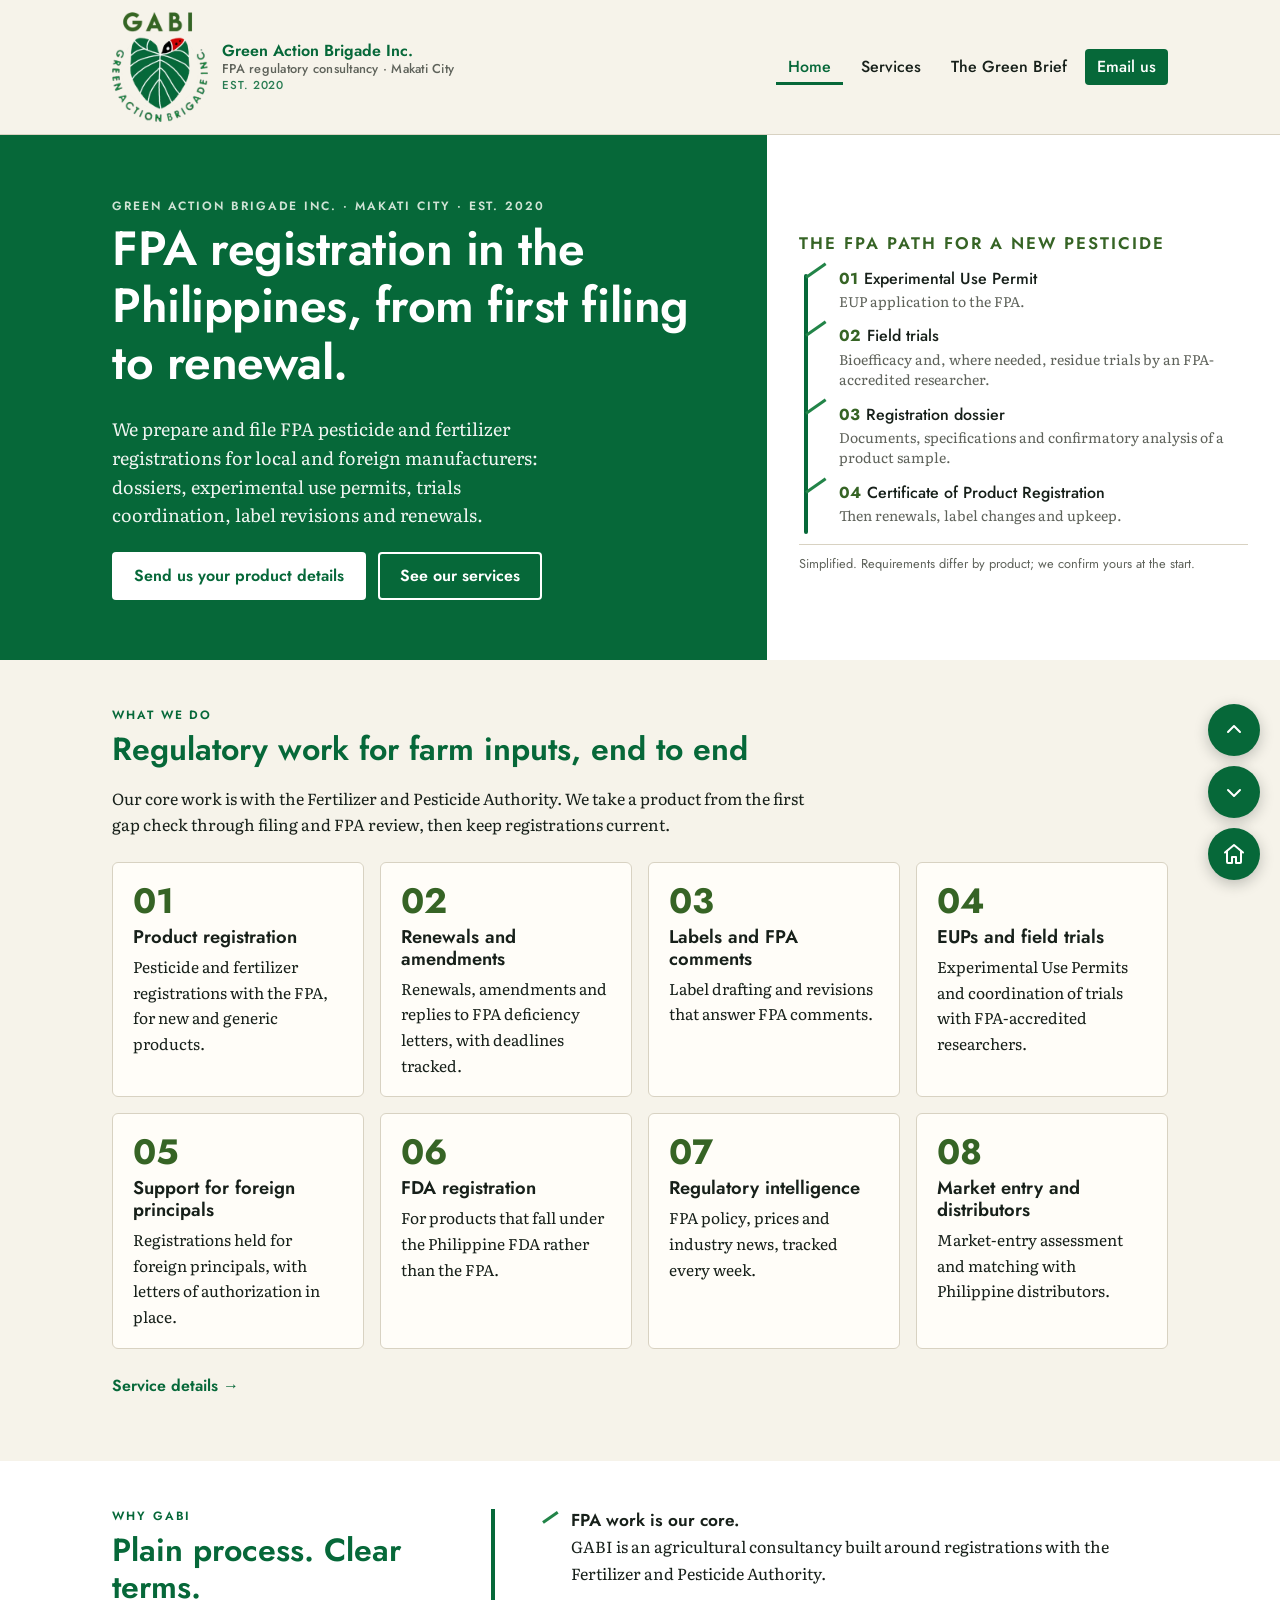
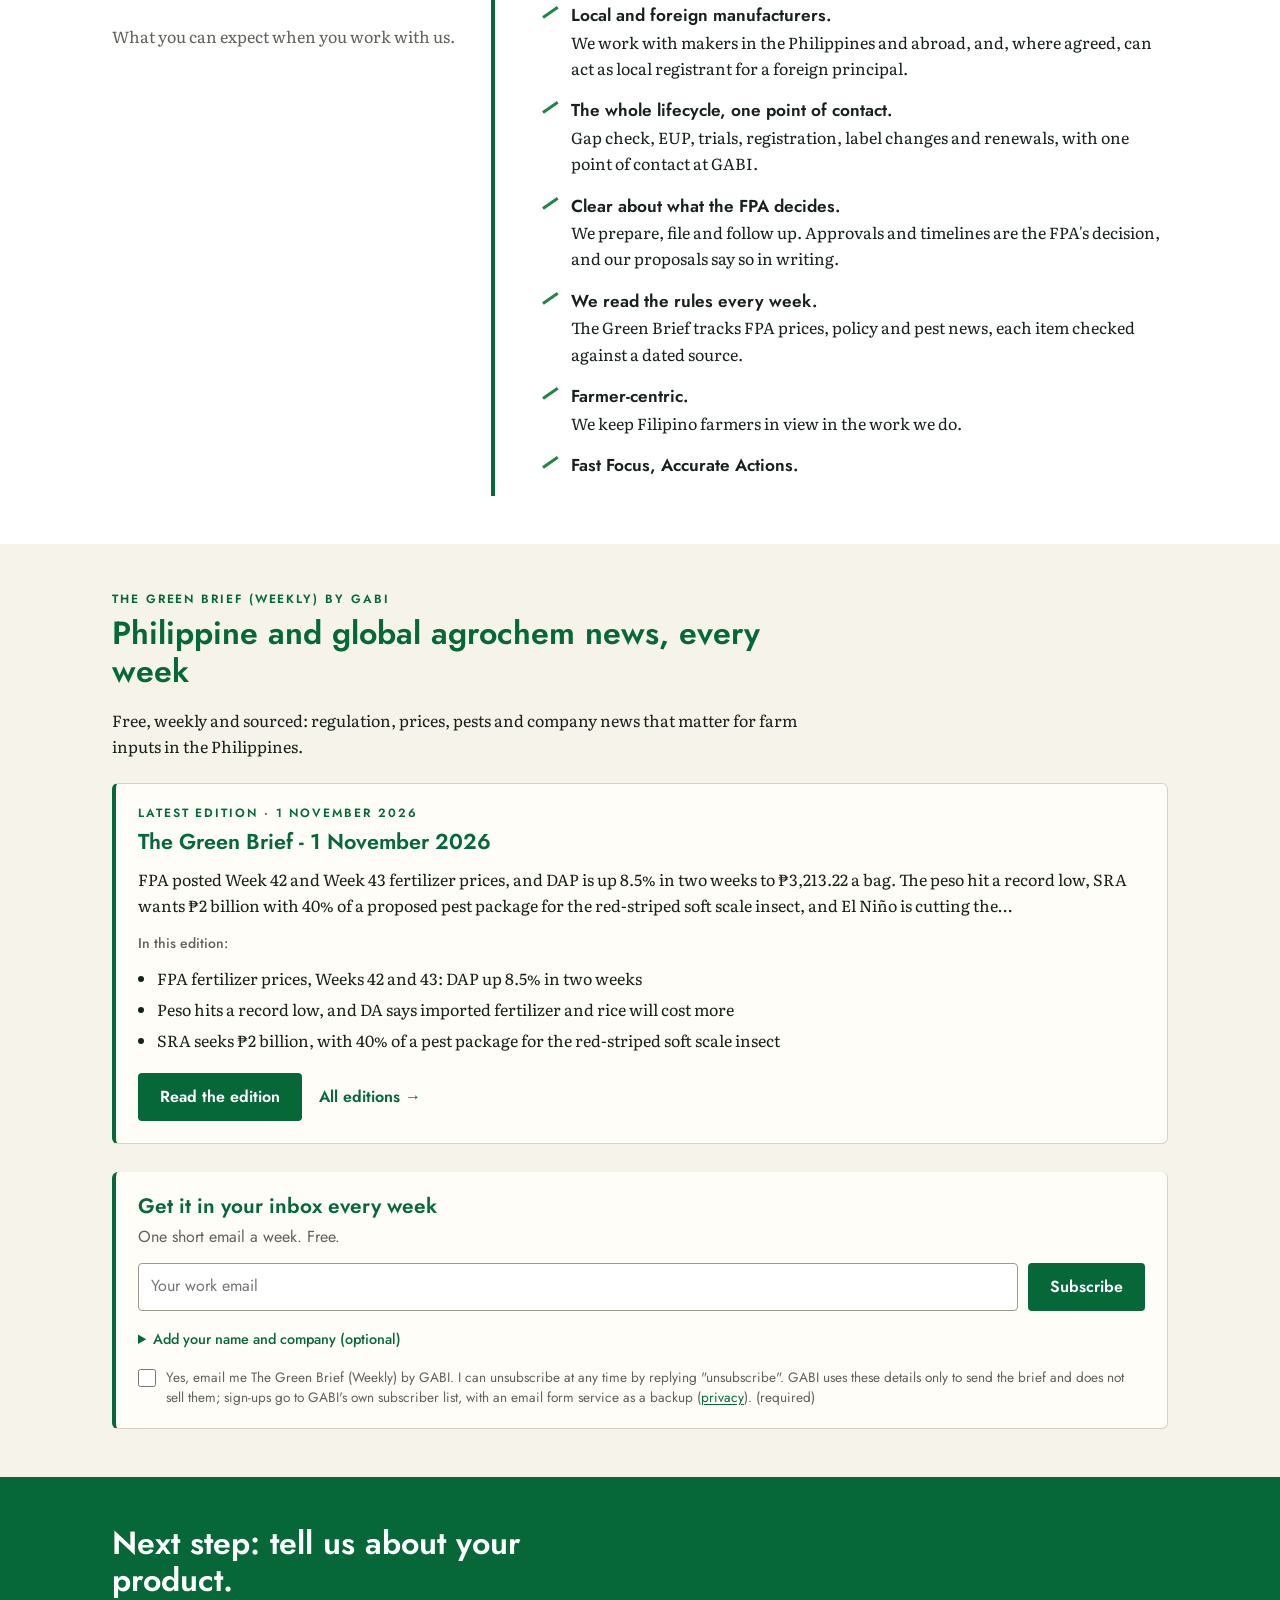
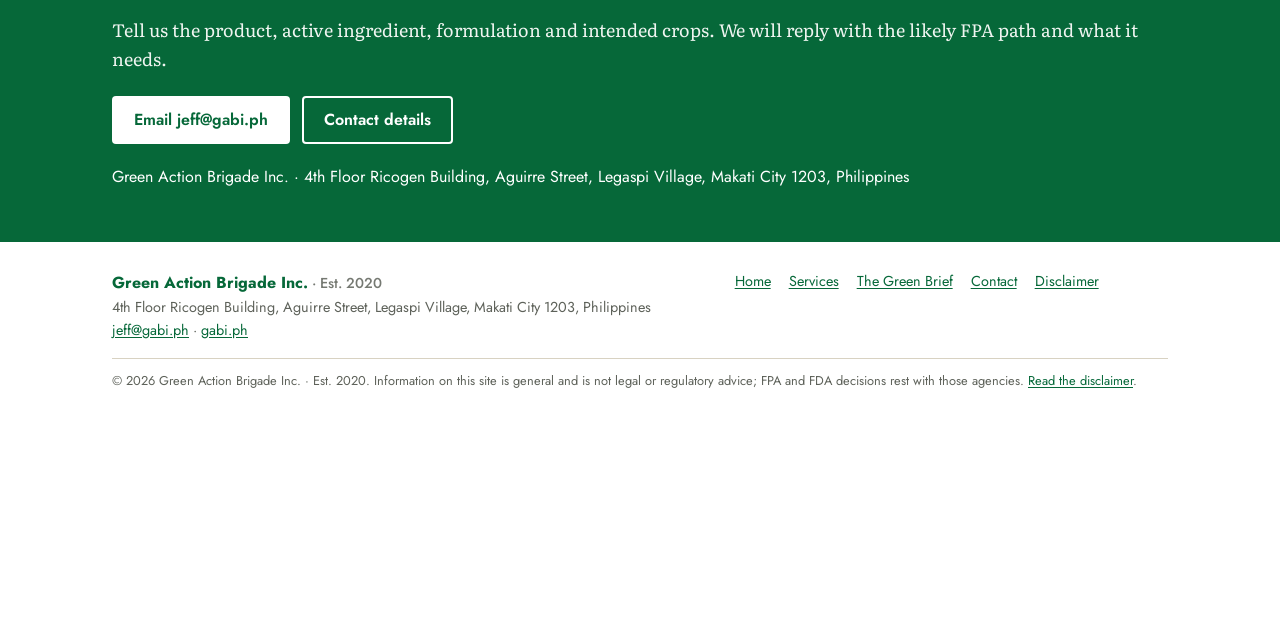
==== commit 9e66a6aa: "Add page up and page down buttons beside the home button. Stack them with the existing home control " ====
--- a/index.html
+++ b/index.html
@@ -1,6 +1,14 @@
 <!DOCTYPE html>
 <html lang="en-PH">
 <head>
+<!-- Google tag (gtag.js) -->
+<script async src="https://www.googletagmanager.com/gtag/js?id=G-E742H0MWL5"></script>
+<script>
+  window.dataLayer = window.dataLayer || [];
+  function gtag(){dataLayer.push(arguments);}
+  gtag("js", new Date());
+  gtag("config", "G-E742H0MWL5");
+</script>
 <meta charset="utf-8">
 <meta name="viewport" content="width=device-width,initial-scale=1">
 <title>GABI | FPA pesticide and fertilizer registration in the Philippines</title>
@@ -28,7 +36,7 @@
 <link rel="preload" href="assets/fonts/jost-normal-latin.woff2" as="font" type="font/woff2" crossorigin>
 <link rel="preload" href="assets/fonts/literata-normal-latin.woff2" as="font" type="font/woff2" crossorigin>
 <link rel="stylesheet" href="assets/css/fonts.css?v=5">
-<link rel="stylesheet" href="assets/css/site.css?v=8">
+<link rel="stylesheet" href="assets/css/site.css?v=9">
 <script type="application/ld+json">{"@context": "https://schema.org", "@type": "ProfessionalService", "name": "Green Action Brigade Inc.", "alternateName": "GABI", "url": "https://gabi.ph/", "email": "jeff@gabi.ph", "logo": "https://gabi.ph/assets/img/gabi-logo-480.png", "image": "https://gabi.ph/assets/img/og-default.png", "address": {"@type": "PostalAddress", "streetAddress": "4th Floor Ricogen Building, Aguirre Street, Legaspi Village", "addressLocality": "Makati City", "postalCode": "1203", "addressCountry": "PH"}, "areaServed": "PH", "description": "Philippine agrochemical regulatory consultancy: FPA pesticide and fertilizer registration, renewals, labels, EUPs and trials coordination."}</script>
 </head>
 <body>
@@ -155,6 +163,11 @@
   <p class="legal">© 2026 Green Action Brigade Inc. · Est. 2020. Information on this site is general and is not legal or regulatory advice; FPA and FDA decisions rest with those agencies. <a href="disclaimer.html">Read the disclaimer</a>.</p>
  </div>
 </footer>
+<div class="fab-stack" role="group" aria-label="Page controls">
+<button type="button" class="home-fab" data-page-scroll="up" aria-label="Page up" title="Page up"><svg viewBox="0 0 24 24" fill="none" stroke="currentColor" stroke-width="2" stroke-linecap="round" stroke-linejoin="round" aria-hidden="true"><path d="m6 14 6-6 6 6"/></svg></button>
+<button type="button" class="home-fab" data-page-scroll="down" aria-label="Page down" title="Page down"><svg viewBox="0 0 24 24" fill="none" stroke="currentColor" stroke-width="2" stroke-linecap="round" stroke-linejoin="round" aria-hidden="true"><path d="m6 10 6 6 6-6"/></svg></button>
 <a class="home-fab" href="#" aria-label="Back to top" title="Back to top" onclick="window.scrollTo({top:0,behavior:'smooth'});return false;"><svg viewBox="0 0 24 24" fill="none" stroke="currentColor" stroke-width="2" stroke-linecap="round" stroke-linejoin="round" aria-hidden="true"><path d="M3 10.5 12 3l9 7.5"/><path d="M5 9.5V20a1 1 0 0 0 1 1h4v-6h4v6h4a1 1 0 0 0 1-1V9.5"/></svg></a>
+</div>
+<script src="assets/js/page-scroll.js" defer></script>
 </body>
 </html>
--- a/assets/css/site.css
+++ b/assets/css/site.css
@@ -290,9 +290,23 @@
 .subscribe .check-grid label:has(input:checked){border-color:var(--taro);background:var(--wash)}
 .subscribe .form-note{font:400 .85rem/1.5 var(--sans);color:var(--soil);margin:0}
 
-/* Floating home button */
-.home-fab{position:fixed;right:20px;bottom:20px;z-index:50;width:52px;height:52px;border-radius:50%;background:var(--taro);color:#fff;display:flex;align-items:center;justify-content:center;box-shadow:0 4px 14px rgba(23,32,26,.25);transition:transform .15s,background .15s}
+/* Floating page controls: page up, page down, and the home button.
+   The home button stays at the bottom-right. The scroll buttons sit above it. */
+.fab-stack{position:fixed;right:20px;bottom:20px;z-index:50;display:flex;flex-direction:column;gap:10px}
+.home-fab{flex:none;width:52px;height:52px;border:0;padding:0;border-radius:50%;background:var(--taro);color:#fff;display:flex;align-items:center;justify-content:center;box-shadow:0 4px 14px rgba(23,32,26,.25);transition:transform .15s,background .15s;cursor:pointer;text-decoration:none;-webkit-appearance:none;appearance:none}
 .home-fab:hover{background:var(--olive);color:#fff;transform:translateY(-2px)}
+.home-fab:focus-visible{outline-color:#fff}
 .home-fab svg{width:24px;height:24px}
-@media (max-width:600px){.home-fab{right:14px;bottom:14px;width:46px;height:46px}}
-@media print{.home-fab{display:none}}
+.site-footer{padding-bottom:calc(22px + 20px + 52px * 3 + 10px * 2)}
+@media (max-width:699px){
+  main .wrap,.site-footer .wrap{padding-right:84px}
+  .hero-panel{margin-left:-20px;margin-right:0}
+}
+@media (max-width:600px){
+  .fab-stack{right:14px;bottom:14px;gap:8px}
+  .home-fab{width:46px;height:46px}
+  .home-fab svg{width:22px;height:22px}
+  main .wrap,.site-footer .wrap{padding-right:76px}
+  .site-footer{padding-bottom:calc(22px + 14px + 46px * 3 + 8px * 2)}
+}
+@media print{.fab-stack,.home-fab{display:none}}
